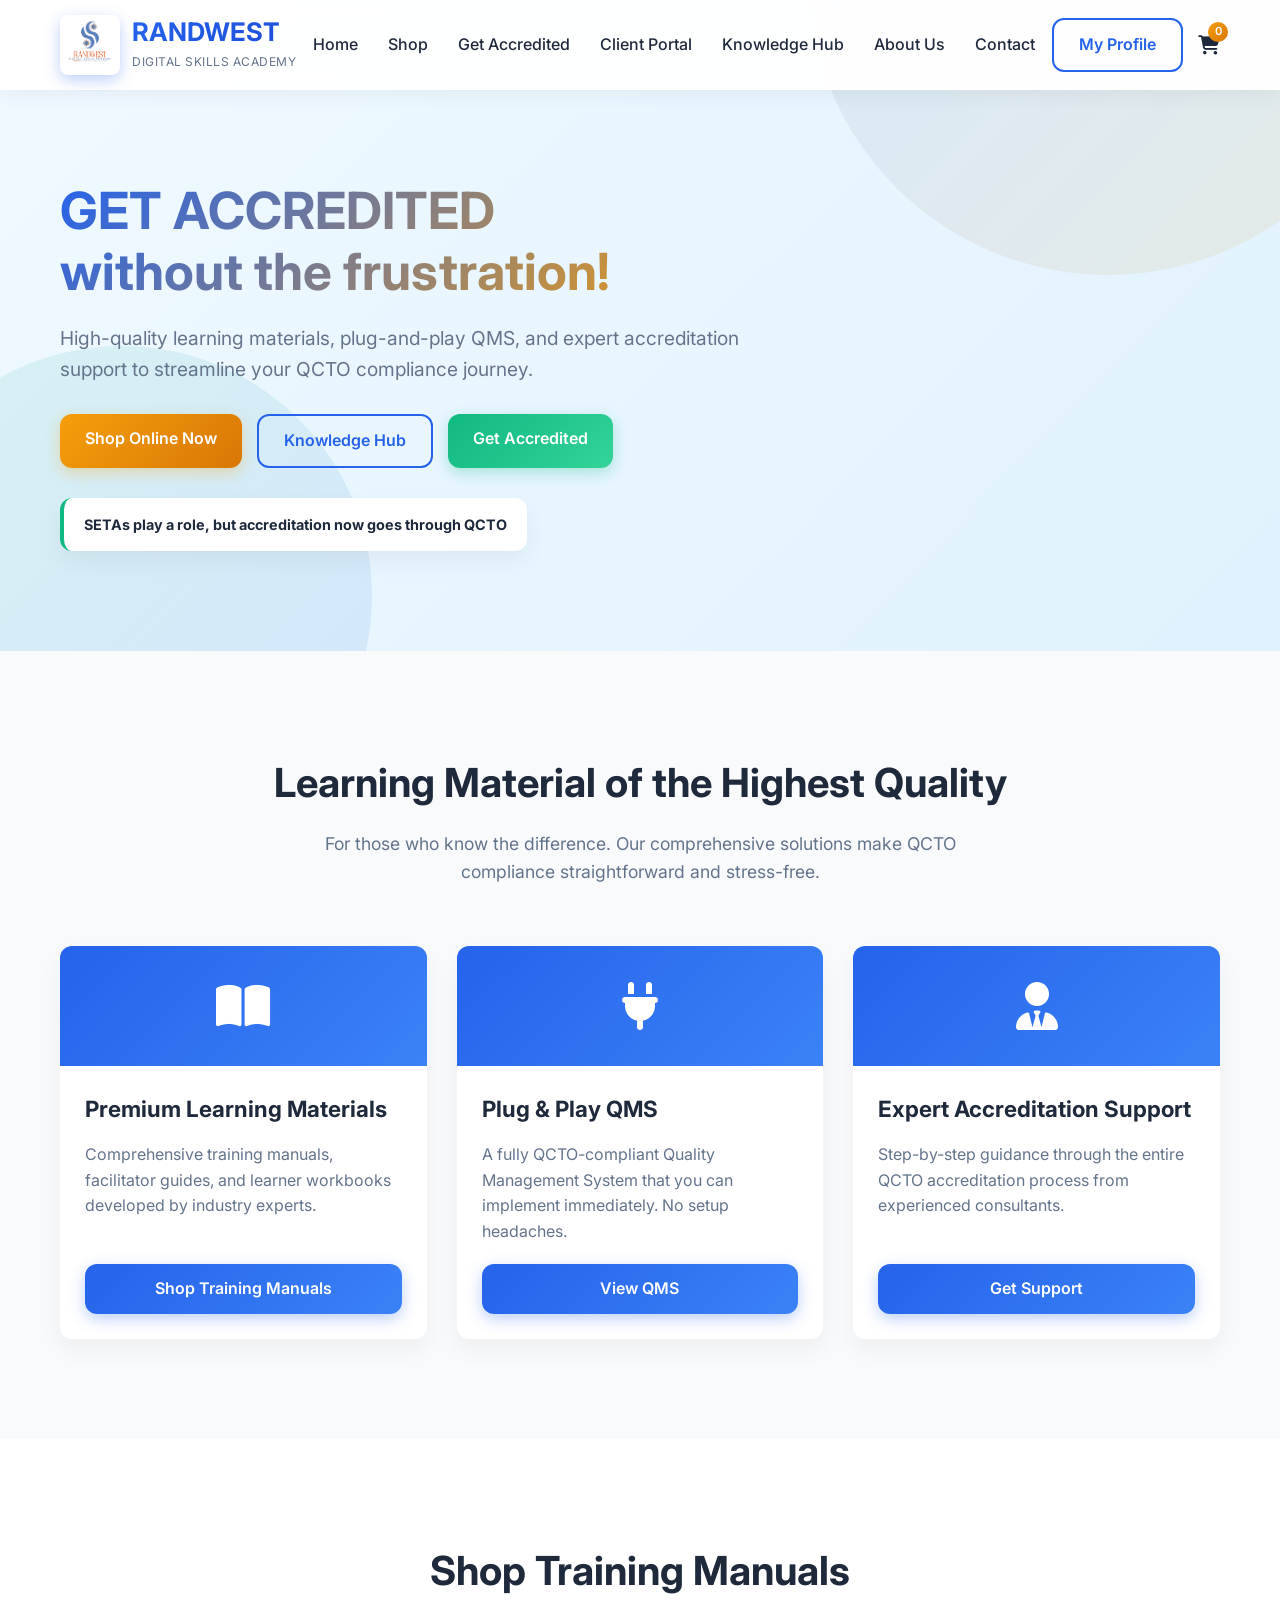
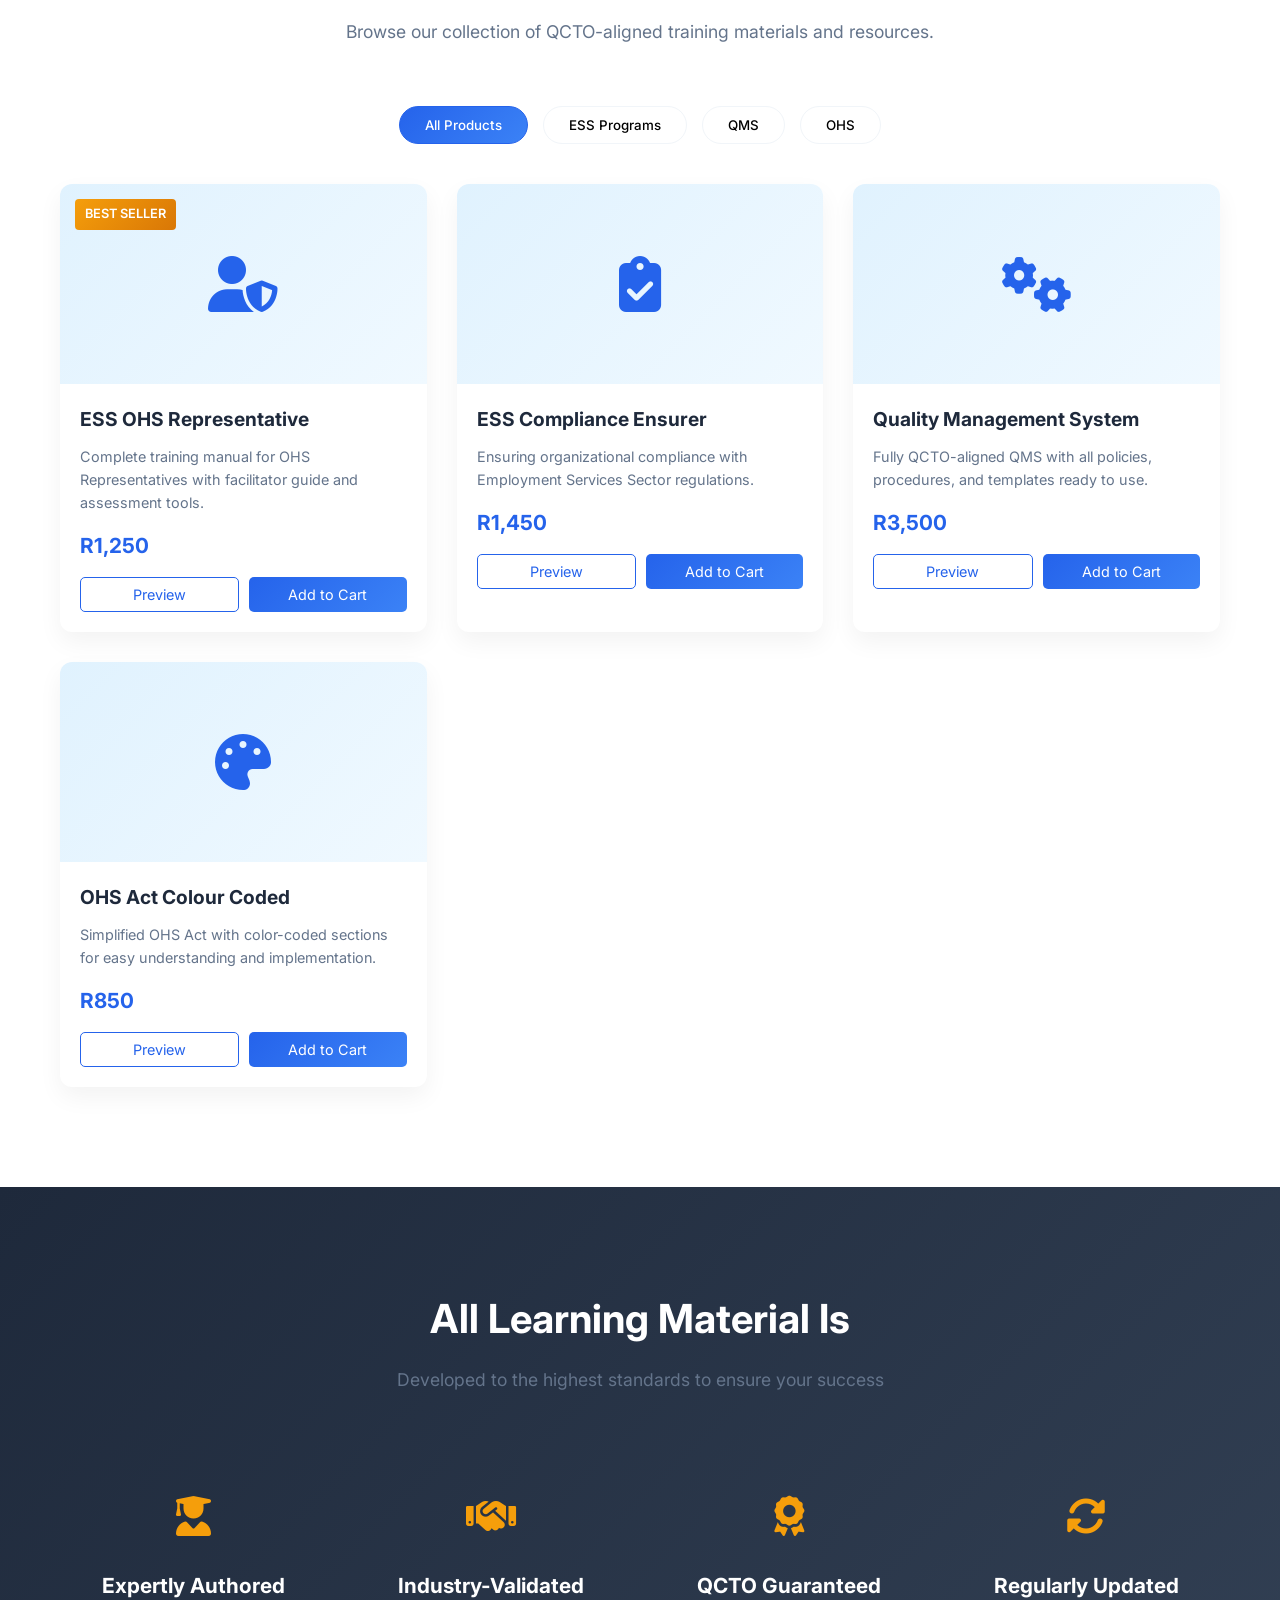
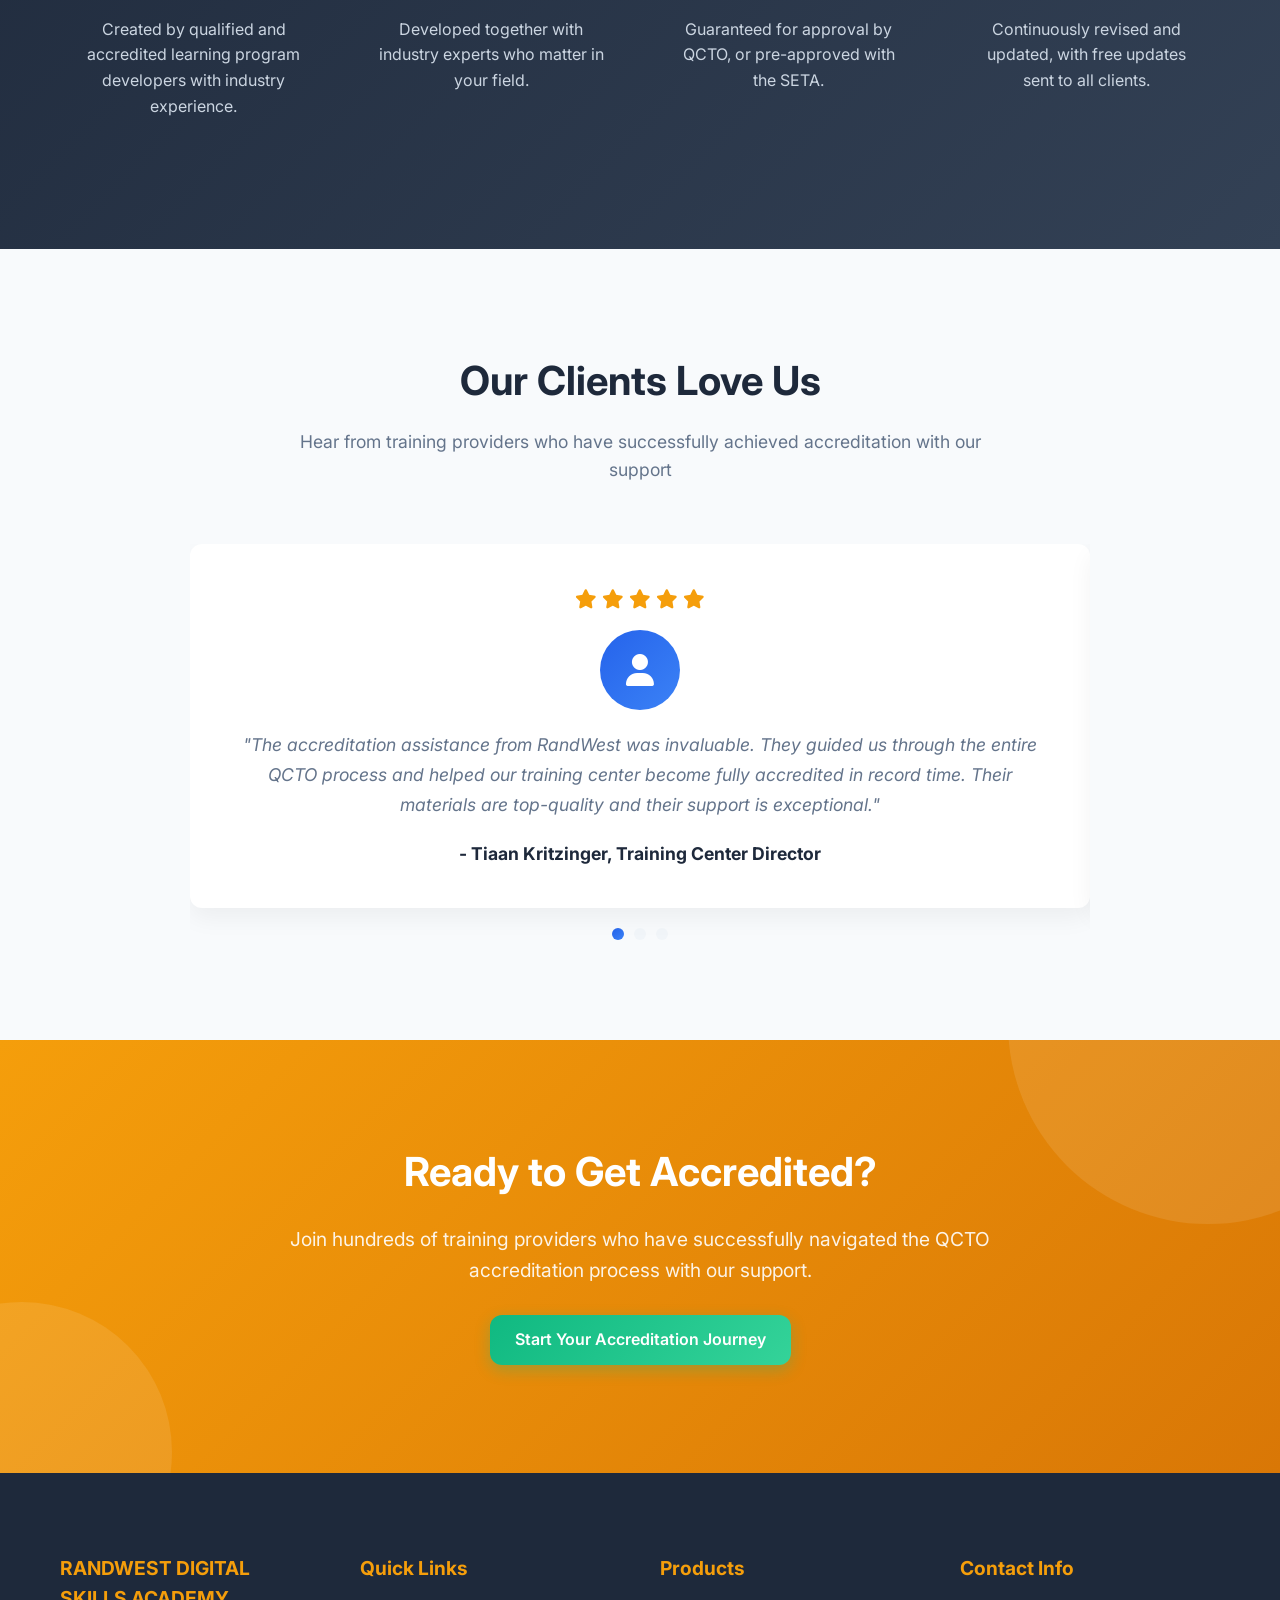
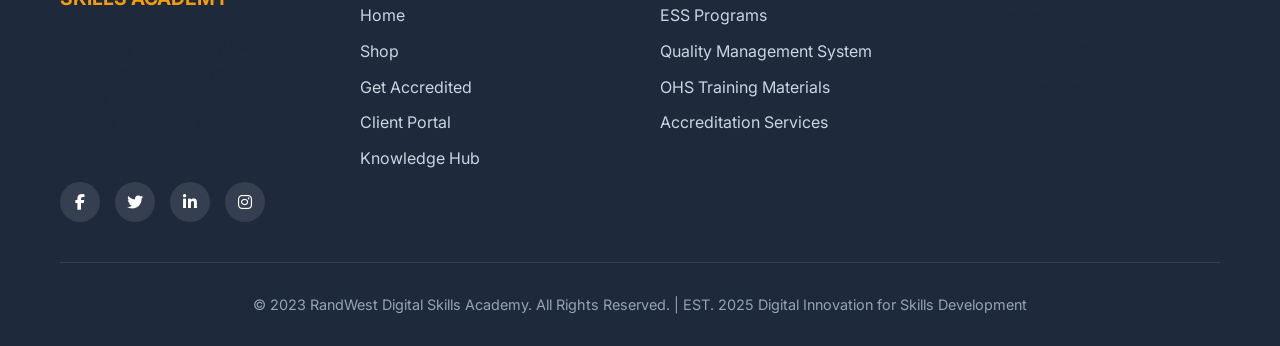
==== index.html @ 28d7b063 "RandWest-Digital innovation" ====
<!DOCTYPE html>
<html lang="en">
<head>
    <meta charset="UTF-8">
    <meta name="viewport" content="width=device-width, initial-scale=1.0">
    <title>RandWest Digital Skills Academy | QCTO Accreditation & Training</title>
    <meta name="description" content="Get QCTO accredited without frustration. High-quality learning materials, plug-and-play QMS, and expert accreditation support.">
    <link rel="stylesheet" href="https://cdnjs.cloudflare.com/ajax/libs/font-awesome/6.4.0/css/all.min.css">
    <link href="https://fonts.googleapis.com/css2?family=Inter:wght@300;400;500;600;700&display=swap" rel="stylesheet">
    <link rel="stylesheet" href="style.css">
    <link rel="stylesheet" href="cartstyle.css">
    <link rel="stylesheet" href="mediaqueries.css">
</head>
<body>
    <!-- Header -->
    <header id="header">
        <div class="container header-container">
            <div class="logo">
                <div class="logo-image">
                    <img src="assets/1000656890-removebg-preview.webp" alt="RandWest Digital Skills Academy Logo">
                </div>
                <div class="logo-text">
                    <h1>RANDWEST</h1>
                    <span>DIGITAL SKILLS ACADEMY</span>
                </div>
            </div>
            
            <nav class="desktop-nav">
                <ul>
                    <li><a href="#home">Home</a></li>
                    <li><a href="shop.html">Shop</a></li>
                    <li><a href="#accreditation">Get Accredited</a></li>
                    <li><a href="#client-portal">Client Portal</a></li>
                    <li><a href="#knowledge">Knowledge Hub</a></li>
                    <li><a href="aboutUs.html">About Us</a></li>
                    <li><a href="contact.html">Contact</a></li>
                </ul>
            </nav>
            
            <div class="header-actions">
                <a href="profile.html" class="btn btn-outline">My Profile</a>
                <div class="cart-icon" id="cartIcon">
                    <i class="fas fa-shopping-cart"></i>
                    <span class="cart-count">0</span>
                </div>
                <div class="mobile-menu" id="mobileMenu">
                    <i class="fas fa-bars"></i>
                </div>
            </div>
        </div>
    </header>

    <!-- Mobile Navigation -->
    <div class="overlay" id="overlay"></div>
    <div class="mobile-nav" id="mobileNav">
        <div class="close-menu" id="closeMenu">
            <i class="fas fa-times"></i>
        </div>
        <ul>
            <li><a href="#home">Home</a></li>
            <li><a href="shop.html">Shop</a></li>
            <li><a href="#accreditation">Get Accredited</a></li>
            <li><a href="#client-portal">Client Portal</a></li>
            <li><a href="#knowledge">Knowledge Hub</a></li>
            <li><a href="aboutUs.html">About Us</a></li>
            <li><a href="contact.html">Contact</a></li>
        </ul>
        <div class="mobile-actions" style="margin-top: auto; padding-top: 20px;">
            <a href="#client-portal" class="btn" style="width: 100%; margin-bottom: 15px;">My Profile</a>
        </div>
    </div>

    <!-- Hero Section -->
    <section class="hero" id="home">
        <div class="container">
            <div class="hero-content">
                <h1>GET ACCREDITED<br>without the frustration!</h1>
                <p>High-quality learning materials, plug-and-play QMS, and expert accreditation support to streamline your QCTO compliance journey.</p>
                <div class="hero-buttons">
                    <a href="#shop" class="btn btn-accent">Shop Online Now</a>
                    <a href="#knowledge" class="btn btn-outline">Knowledge Hub</a>
                    <a href="#accreditation" class="btn btn-success">Get Accredited</a>
                </div>
                <div class="accreditation-badge">
                    <p><strong>SETAs play a role, but accreditation now goes through QCTO</strong></p>
                </div>
            </div>
        </div>
    </section>

    <!-- Services Section -->
    <section class="section section-light" id="services">
        <div class="container">
            <div class="section-title">
                <h2>Learning Material of the Highest Quality</h2>
                <p>For those who know the difference. Our comprehensive solutions make QCTO compliance straightforward and stress-free.</p>
            </div>
            
            <div class="services-grid">
                <div class="service-card">
                    <div class="service-icon">
                        <i class="fas fa-book-open"></i>
                    </div>
                    <div class="service-content">
                        <h3>Premium Learning Materials</h3>
                        <p>Comprehensive training manuals, facilitator guides, and learner workbooks developed by industry experts.</p>
                        <a href="#shop" class="btn">Shop Training Manuals</a>
                    </div>
                </div>
                
                <div class="service-card">
                    <div class="service-icon">
                        <i class="fas fa-plug"></i>
                    </div>
                    <div class="service-content">
                        <h3>Plug & Play QMS</h3>
                        <p>A fully QCTO-compliant Quality Management System that you can implement immediately. No setup headaches.</p>
                        <a href="#qms" class="btn">View QMS</a>
                    </div>
                </div>
                
                <div class="service-card">
                    <div class="service-icon">
                        <i class="fas fa-user-tie"></i>
                    </div>
                    <div class="service-content">
                        <h3>Expert Accreditation Support</h3>
                        <p>Step-by-step guidance through the entire QCTO accreditation process from experienced consultants.</p>
                        <a href="#accreditation" class="btn">Get Support</a>
                    </div>
                </div>
            </div>
        </div>
    </section>

    <!-- Products Section -->
    <section class="section products-section" id="shop">
        <div class="container">
            <div class="section-title">
                <h2>Shop Training Manuals</h2>
                <p>Browse our collection of QCTO-aligned training materials and resources.</p>
            </div>
            
            <div class="products-filter">
                <button class="filter-btn active" data-filter="all">All Products</button>
                <button class="filter-btn" data-filter="ess">ESS Programs</button>
                <button class="filter-btn" data-filter="qms">QMS</button>
                <button class="filter-btn" data-filter="ohs">OHS</button>
            </div>
            
            <div class="products-grid">
                <!-- Product 1 -->
                <div class="product-card" data-category="ess">
                    <div class="product-img">
                        <div class="product-badge">BEST SELLER</div>
                        <i class="fas fa-user-shield"></i>
                    </div>
                    <div class="product-content">
                        <h3>ESS OHS Representative</h3>
                        <p class="product-description">Complete training manual for OHS Representatives with facilitator guide and assessment tools.</p>
                        <div class="product-price">R1,250</div>
                        <div class="product-actions">
                            <button class="preview-btn">Preview</button>
                            <button class="add-to-cart" data-id="1" data-name="ESS OHS Representative" data-price="1250">Add to Cart</button>
                        </div>
                    </div>
                </div>
                
                <!-- Product 2 -->
                <div class="product-card" data-category="ess">
                    <div class="product-img">
                        <i class="fas fa-clipboard-check"></i>
                    </div>
                    <div class="product-content">
                        <h3>ESS Compliance Ensurer</h3>
                        <p class="product-description">Ensuring organizational compliance with Employment Services Sector regulations.</p>
                        <div class="product-price">R1,450</div>
                        <div class="product-actions">
                            <button class="preview-btn">Preview</button>
                            <button class="add-to-cart" data-id="2" data-name="ESS Compliance Ensurer" data-price="1450">Add to Cart</button>
                        </div>
                    </div>
                </div>
                
                <!-- Product 3 -->
                <div class="product-card" data-category="qms">
                    <div class="product-img">
                        <i class="fas fa-cogs"></i>
                    </div>
                    <div class="product-content">
                        <h3>Quality Management System</h3>
                        <p class="product-description">Fully QCTO-aligned QMS with all policies, procedures, and templates ready to use.</p>
                        <div class="product-price">R3,500</div>
                        <div class="product-actions">
                            <button class="preview-btn">Preview</button>
                            <button class="add-to-cart" data-id="3" data-name="Quality Management System" data-price="3500">Add to Cart</button>
                        </div>
                    </div>
                </div>
                
                <!-- Product 4 -->
                <div class="product-card" data-category="ohs">
                    <div class="product-img">
                        <i class="fas fa-palette"></i>
                    </div>
                    <div class="product-content">
                        <h3>OHS Act Colour Coded</h3>
                        <p class="product-description">Simplified OHS Act with color-coded sections for easy understanding and implementation.</p>
                        <div class="product-price">R850</div>
                        <div class="product-actions">
                            <button class="preview-btn">Preview</button>
                            <button class="add-to-cart" data-id="4" data-name="OHS Act Colour Coded" data-price="850">Add to Cart</button>
                        </div>
                    </div>
                </div>
            </div>
        </div>
    </section>

    <!-- Quality Assurance Section -->
    <section class="section quality-section">
        <div class="container">
            <div class="section-title">
                <h2>All Learning Material Is</h2>
                <p>Developed to the highest standards to ensure your success</p>
            </div>
            
            <div class="quality-grid">
                <div class="quality-item">
                    <div class="quality-icon">
                        <i class="fas fa-user-graduate"></i>
                    </div>
                    <h3>Expertly Authored</h3>
                    <p>Created by qualified and accredited learning program developers with industry experience.</p>
                </div>
                
                <div class="quality-item">
                    <div class="quality-icon">
                        <i class="fas fa-handshake"></i>
                    </div>
                    <h3>Industry-Validated</h3>
                    <p>Developed together with industry experts who matter in your field.</p>
                </div>
                
                <div class="quality-item">
                    <div class="quality-icon">
                        <i class="fas fa-award"></i>
                    </div>
                    <h3>QCTO Guaranteed</h3>
                    <p>Guaranteed for approval by QCTO, or pre-approved with the SETA.</p>
                </div>
                
                <div class="quality-item">
                    <div class="quality-icon">
                        <i class="fas fa-sync-alt"></i>
                    </div>
                    <h3>Regularly Updated</h3>
                    <p>Continuously revised and updated, with free updates sent to all clients.</p>
                </div>
            </div>
        </div>
    </section>

    <!-- Testimonials Section -->
    <section class="section section-light" id="success">
        <div class="container">
            <div class="section-title">
                <h2>Our Clients Love Us</h2>
                <p>Hear from training providers who have successfully achieved accreditation with our support</p>
            </div>
            
            <div class="testimonials-carousel">
                <div class="testimonials-container" id="testimonialsContainer">
                    <!-- Testimonial 1 -->
                    <div class="testimonial">
                        <div class="stars">
                            <i class="fas fa-star"></i>
                            <i class="fas fa-star"></i>
                            <i class="fas fa-star"></i>
                            <i class="fas fa-star"></i>
                            <i class="fas fa-star"></i>
                        </div>
                        <div class="testimonial-img">
                            <i class="fas fa-user"></i>
                        </div>
                        <p class="testimonial-text">"The accreditation assistance from RandWest was invaluable. They guided us through the entire QCTO process and helped our training center become fully accredited in record time. Their materials are top-quality and their support is exceptional."</p>
                        <p class="testimonial-author">- Tiaan Kritzinger, Training Center Director</p>
                    </div>
                    
                    <!-- Testimonial 2 -->
                    <div class="testimonial">
                        <div class="stars">
                            <i class="fas fa-star"></i>
                            <i class="fas fa-star"></i>
                            <i class="fas fa-star"></i>
                            <i class="fas fa-star"></i>
                            <i class="fas fa-star"></i>
                        </div>
                        <div class="testimonial-img">
                            <i class="fas fa-user-tie"></i>
                        </div>
                        <p class="testimonial-text">"The QMS system is truly plug-and-play. We were able to implement it immediately without any customization needed. The OHS Representative manual is also excellent - our facilitators love how well-structured it is."</p>
                        <p class="testimonial-author">- David Soanaenberg, OHS Manager</p>
                    </div>
                    
                    <!-- Testimonial 3 -->
                    <div class="testimonial">
                        <div class="stars">
                            <i class="fas fa-star"></i>
                            <i class="fas fa-star"></i>
                            <i class="fas fa-star"></i>
                            <i class="fas fa-star"></i>
                            <i class="fas fa-star"></i>
                        </div>
                        <div class="testimonial-img">
                            <i class="fas fa-user-graduate"></i>
                        </div>
                        <p class="testimonial-text">"As a new training provider, I was overwhelmed by the accreditation process. RandWest made it simple with their step-by-step support and high-quality learning materials. The regular updates are a fantastic value-add."</p>
                        <p class="testimonial-author">- Renata Erasmus, Skills Development Facilitator</p>
                    </div>
                </div>
                
                <div class="carousel-nav">
                    <div class="carousel-dot active" data-index="0"></div>
                    <div class="carousel-dot" data-index="1"></div>
                    <div class="carousel-dot" data-index="2"></div>
                </div>
            </div>
        </div>
    </section>

    <!-- CTA Section -->
    <section class="cta-section">
        <div class="container">
            <div class="cta-content">
                <h2>Ready to Get Accredited?</h2>
                <p>Join hundreds of training providers who have successfully navigated the QCTO accreditation process with our support.</p>
                <a href="#contact" class="btn btn-success">Start Your Accreditation Journey</a>
            </div>
        </div>
    </section>
<!-- Cart-Modal-->
 <!-- Cart Modal - This should be on EVERY page -->
<div class="cart-modal" id="cartModal">
    <div class="cart-header">
        <h3>Your Shopping Cart</h3>
        <button class="close-cart" id="closeCart">&times;</button>
    </div>
    <div class="cart-items" id="cartItems">
        <div class="empty-cart-message" id="emptyCart" style="text-align: center; padding: 40px 20px; color: var(--gray);">
            <i class="fas fa-shopping-cart" style="font-size: 3rem; margin-bottom: 15px; opacity: 0.5;"></i>
            <h4>Your cart is empty</h4>
            <p>Add some training materials to get started</p>
        </div>
    </div>
    <div class="cart-total">
        <span>Total:</span>
        <span id="cartTotal">R0</span>
    </div>
    <div class="cart-actions">
        <button class="btn btn-success" style="width: 100%;">Proceed to Checkout</button>
        <button class="btn btn-outline" style="width: 100%;" id="continueShopping">Continue Shopping</button>
    </div>
</div>

<!-- Overlay for cart modal -->
<div class="overlay" id="overlay"></div>
    <!-- Footer -->
    <footer>
        <div class="container">
            <div class="footer-container">
                <div class="footer-col">
                    <h3>RANDWEST DIGITAL SKILLS ACADEMY</h3>
                    <p>Providing high-quality learning materials, QCTO-aligned QMS, and expert accreditation support to training providers across South Africa.</p>
                    <div class="social-links">
                        <a href="#"><i class="fab fa-facebook-f"></i></a>
                        <a href="#"><i class="fab fa-twitter"></i></a>
                        <a href="#"><i class="fab fa-linkedin-in"></i></a>
                        <a href="#"><i class="fab fa-instagram"></i></a>
                    </div>
                </div>
                
                <div class="footer-col">
                    <h3>Quick Links</h3>
                    <ul>
                        <li><a href="#home">Home</a></li>
                        <li><a href="#shop">Shop</a></li>
                        <li><a href="#accreditation">Get Accredited</a></li>
                        <li><a href="#client-portal">Client Portal</a></li>
                        <li><a href="#knowledge">Knowledge Hub</a></li>
                    </ul>
                </div>
                
                <div class="footer-col">
                    <h3>Products</h3>
                    <ul>
                        <li><a href="#ess">ESS Programs</a></li>
                        <li><a href="#qms">Quality Management System</a></li>
                        <li><a href="#ohs">OHS Training Materials</a></li>
                        <li><a href="#accreditation">Accreditation Services</a></li>
                    </ul>
                </div>
                
                <div class="footer-col">
                    <h3>Contact Info</h3>
                    <ul>
                        <li><i class="fas fa-map-marker-alt"></i> Johannesburg, South Africa</li>
                        <li><i class="fas fa-phone"></i> +27 11 123 4567</li>
                        <li><i class="fas fa-envelope"></i> info@randwestacademy.co.za</li>
                    </ul>
                </div>
            </div>
            
            <div class="copyright">
                <p>&copy; 2023 RandWest Digital Skills Academy. All Rights Reserved. | EST. 2025 Digital Innovation for Skills Development</p>
            </div>
        </div>
    </footer>

    <script src="main.js"></script>
    <script src="shared.js"></script>
</body>
</html>
---- style.css ----
/* Global Styles */
        :root {
            --primary: #2563eb;
            --primary-dark: #1d4ed8;
            --primary-light: #3b82f6;
            --secondary: #f59e0b;
            --secondary-dark: #d97706;
            --accent: #10b981;
            --dark: #1e293b;
            --light: #f8fafc;
            --gray: #64748b;
            --gray-light: #f1f5f9;
            --border-radius: 12px;
            --shadow: 0 10px 25px rgba(0, 0, 0, 0.05);
            --transition: all 0.4s cubic-bezier(0.175, 0.885, 0.32, 1.275);
        }

        * {
            margin: 0;
            padding: 0;
            box-sizing: border-box;
            font-family: 'Inter', sans-serif;
        }

        html {
            scroll-behavior: smooth;
        }

        body {
            line-height: 1.6;
            color: var(--dark);
            background-color: #fff;
            overflow-x: hidden;
        }

        .container {
            width: 100%;
            max-width: 1200px;
            margin: 0 auto;
            padding: 0 20px;
        }

        /* Header Styles */
        header {
            background-color: rgba(255, 255, 255, 0.95);
            color: var(--dark);
            padding: 15px 0;
            position: fixed;
            top: 0;
            left: 0;
            width: 100%;
            z-index: 1000;
            box-shadow: 0 5px 20px rgba(0, 0, 0, 0.05);
            transition: var(--transition);
            backdrop-filter: blur(10px);
        }

        header.scrolled {
            padding: 10px 0;
            box-shadow: 0 5px 20px rgba(0, 0, 0, 0.1);
        }

        .header-container {
            display: flex;
            justify-content: space-between;
            align-items: center;
        }

        .logo {
            display: flex;
            align-items: center;
            gap: 12px;
            cursor: pointer;
        }

        .logo-image {
            width: 60px;
            height: 60px;
            border-radius: 8px;
            transition: var(--transition);
            background-color: white;
            box-shadow: 0 5px 15px rgba(37, 99, 235, 0.3);
            display: flex;
            justify-content: center;
            overflow: hidden;
        }

        .logo:hover .logo-image {
            transform: rotate(5deg) scale(1.05);
        }

        .logo-text h1 {
            font-size: 1.6rem;
            line-height: 1.2;
            font-weight: 700;
            background: linear-gradient(135deg, var(--primary), var(--primary-dark));
            -webkit-background-clip: text;
            background-clip: text;
            -webkit-text-fill-color: transparent;
        }

        .logo-text span {
            font-size: 0.75rem;
            color: var(--gray);
            letter-spacing: 0.5px;
        }

        nav ul {
            display: flex;
            list-style: none;
            gap: 30px;
        }

        nav a {
            color: var(--dark);
            text-decoration: none;
            font-weight: 500;
            transition: var(--transition);
            position: relative;
            padding: 5px 0;
        }

        nav a:after {
            content: '';
            position: absolute;
            width: 0;
            height: 3px;
            bottom: 0;
            left: 0;
            background: linear-gradient(90deg, var(--primary), var(--secondary));
            border-radius: 3px;
            transition: var(--transition);
        }

        nav a:hover {
            color: var(--primary);
        }

        nav a:hover:after {
            width: 100%;
        }

        .header-actions {
            display: flex;
            align-items: center;
            gap: 15px;
        }

        .btn {
            display: inline-block;
            background: linear-gradient(135deg, var(--primary), var(--primary-light));
            color: white;
            padding: 12px 25px;
            border-radius: var(--border-radius);
            text-decoration: none;
            font-weight: 600;
            transition: var(--transition);
            border: none;
            cursor: pointer;
            text-align: center;
            box-shadow: 0 5px 15px rgba(37, 99, 235, 0.3);
            position: relative;
            overflow: hidden;
        }

        .btn:before {
            content: '';
            position: absolute;
            top: 0;
            left: -100%;
            width: 100%;
            height: 100%;
            background: linear-gradient(90deg, transparent, rgba(255,255,255,0.2), transparent);
            transition: 0.5s;
        }

        .btn:hover:before {
            left: 100%;
        }

        .btn:hover {
            transform: translateY(-3px);
            box-shadow: 0 8px 20px rgba(37, 99, 235, 0.4);
        }

        .btn-outline {
            background: transparent;
            border: 2px solid var(--primary);
            color: var(--primary);
            box-shadow: none;
        }

        .btn-outline:hover {
            background: var(--primary);
            color: white;
        }

        .btn-success {
            background: linear-gradient(135deg, var(--accent), #34d399);
            box-shadow: 0 5px 15px rgba(16, 185, 129, 0.3);
        }

        .btn-success:hover {
            box-shadow: 0 8px 20px rgba(16, 185, 129, 0.4);
        }

        .btn-accent {
            background: linear-gradient(135deg, var(--secondary), var(--secondary-dark));
            box-shadow: 0 5px 15px rgba(245, 158, 11, 0.3);
        }

        .btn-accent:hover {
            box-shadow: 0 8px 20px rgba(245, 158, 11, 0.4);
        }

        .cart-icon {
            position: relative;
            cursor: pointer;
            font-size: 1.2rem;
            color: var(--dark);
            transition: var(--transition);
        }

        .cart-icon:hover {
            color: var(--primary);
            transform: scale(1.1);
        }

        .cart-count {
            position: absolute;
            top: -8px;
            right: -8px;
            background: linear-gradient(135deg, var(--secondary), var(--secondary-dark));
            color: white;
            border-radius: 50%;
            width: 20px;
            height: 20px;
            display: flex;
            align-items: center;
            justify-content: center;
            font-size: 0.7rem;
            font-weight: 600;
        }

        .mobile-menu {
            display: none;
            font-size: 1.5rem;
            cursor: pointer;
            color: var(--dark);
            transition: var(--transition);
        }

        .mobile-menu:hover {
            color: var(--primary);
        }

        /* Mobile Navigation */
        .mobile-nav {
            position: fixed;
            top: 0;
            right: -100%;
            width: 300px;
            height: 100vh;
            background: white;
            box-shadow: -5px 0 30px rgba(0, 0, 0, 0.1);
            z-index: 1100;
            transition: var(--transition);
            padding: 80px 30px 30px;
            display: flex;
            flex-direction: column;
        }

        .mobile-nav.active {
            right: 0;
        }

        .mobile-nav ul {
            list-style: none;
        }

        .mobile-nav li {
            margin-bottom: 20px;
        }

        .mobile-nav a {
            color: var(--dark);
            text-decoration: none;
            font-weight: 500;
            font-size: 1.1rem;
            transition: var(--transition);
            display: block;
            padding: 10px 0;
            border-bottom: 1px solid var(--gray-light);
        }

        .mobile-nav a:hover {
            color: var(--primary);
            padding-left: 10px;
        }

        .close-menu {
            position: absolute;
            top: 20px;
            right: 20px;
            font-size: 1.5rem;
            cursor: pointer;
            color: var(--dark);
            transition: var(--transition);
        }

        .close-menu:hover {
            color: var(--primary);
            transform: rotate(90deg);
        }

        .overlay {
            position: fixed;
            top: 0;
            left: 0;
            width: 100%;
            height: 100%;
            background: rgba(0, 0, 0, 0.5);
            z-index: 1050;
            opacity: 0;
            visibility: hidden;
            transition: var(--transition);
        }

        .overlay.active {
            opacity: 1;
            visibility: visible;
        }

        /* Hero Section */
        .hero {
            background: linear-gradient(135deg, #f0f9ff 0%, #e0f2fe 100%);
            color: var(--dark);
            padding: 180px 0 100px;
            position: relative;
            overflow: hidden;
        }

        .hero:before {
            content: '';
            position: absolute;
            top: -50%;
            right: -10%;
            width: 600px;
            height: 600px;
            border-radius: 50%;
            background: linear-gradient(135deg, rgba(37, 99, 235, 0.1) 0%, rgba(245, 158, 11, 0.1) 100%);
            z-index: 0;
        }

        .hero:after {
            content: '';
            position: absolute;
            bottom: -30%;
            left: -10%;
            width: 500px;
            height: 500px;
            border-radius: 50%;
            background: linear-gradient(135deg, rgba(16, 185, 129, 0.1) 0%, rgba(37, 99, 235, 0.1) 100%);
            z-index: 0;
        }

        .hero-content {
            position: relative;
            z-index: 1;
            max-width: 700px;
            animation: fadeInUp 1s ease;
        }


        @keyframes fadeInUp {
            from {
                opacity: 0;
                transform: translateY(30px);
            }
            to {
                opacity: 1;
                transform: translateY(0);
            }
        }

        .hero h1 {
            font-size: 3.2rem;
            margin-bottom: 20px;
            line-height: 1.2;
            font-weight: 700;
            background: linear-gradient(135deg, var(--primary), var(--secondary));
            -webkit-background-clip: text;
            background-clip: text;
            -webkit-text-fill-color: transparent;
        }

        .hero p {
            font-size: 1.2rem;
            margin-bottom: 30px;
            color: var(--gray);
        }

        .hero-buttons {
            display: flex;
            gap: 15px;
            flex-wrap: wrap;
        }

        .accreditation-badge {
            background: white;
            border-radius: var(--border-radius);
            padding: 15px 20px;
            margin-top: 30px;
            display: inline-block;
            box-shadow: var(--shadow);
            border-left: 4px solid var(--accent);
            animation: pulse 2s infinite;
        }

        @keyframes pulse {
            0% {
                box-shadow: 0 5px 15px rgba(16, 185, 129, 0.2);
            }
            50% {
                box-shadow: 0 5px 20px rgba(16, 185, 129, 0.4);
            }
            100% {
                box-shadow: 0 5px 15px rgba(16, 185, 129, 0.2);
            }
        }

        .accreditation-badge p {
            margin: 0;
            font-size: 0.9rem;
            font-weight: 600;
            color: var(--dark);
        }

        /* Services Section */
        .section {
            padding: 100px 0;
        }

        .section-light {
            background-color: var(--light);
        }

        .section-title {
            text-align: center;
            margin-bottom: 60px;
        }

        .section-title h2 {
            font-size: 2.5rem;
            color: var(--white);
            margin-bottom: 15px;
            font-weight: 700;
        }

        .section-title p {
            max-width: 700px;
            margin: 0 auto;
            color: var(--gray);
            font-size: 1.1rem;
        }

        .services-grid {
            display: grid;
            grid-template-columns: repeat(auto-fit, minmax(300px, 1fr));
            gap: 30px;
        }

        .service-card {
            background-color: white;
            border-radius: var(--border-radius);
            overflow: hidden;
            box-shadow: var(--shadow);
            transition: var(--transition);
            height: 100%;
            display: flex;
            flex-direction: column;
            opacity: 0;
            transform: translateY(30px);
        }

        .service-card.visible {
            opacity: 1;
            transform: translateY(0);
        }

        .service-card:hover {
            transform: translateY(-10px);
            box-shadow: 0 15px 30px rgba(0, 0, 0, 0.1);
        }

        .service-icon {
            background: linear-gradient(135deg, var(--primary), var(--primary-light));
            height: 120px;
            display: flex;
            align-items: center;
            justify-content: center;
            font-size: 3rem;
            color: white;
        }

        .service-content {
            padding: 25px;
            flex-grow: 1;
            display: flex;
            flex-direction: column;
        }

        .service-content h3 {
            font-size: 1.4rem;
            margin-bottom: 15px;
            color: var(--dark);
        }

        .service-content p {
            margin-bottom: 20px;
            flex-grow: 1;
            color: var(--gray);
        }

        /* Products Section */
        .products-section {
            background-color: white;
        }

        .products-filter {
            display: flex;
            justify-content: center;
            gap: 15px;
            margin-bottom: 40px;
            flex-wrap: wrap;
        }

        .filter-btn {
            background-color: white;
            border: 1px solid var(--gray-light);
            padding: 10px 25px;
            border-radius: 30px;
            cursor: pointer;
            transition: var(--transition);
            font-weight: 500;
        }

        .filter-btn.active {
            background: linear-gradient(135deg, var(--primary), var(--primary-light));
            color: white;
            border-color: var(--primary);
        }

        .products-grid {
            display: grid;
            grid-template-columns: repeat(auto-fill, minmax(280px, 1fr));
            gap: 30px;
        }

        .product-card {
            background-color: white;
            border-radius: var(--border-radius);
            overflow: hidden;
            box-shadow: var(--shadow);
            transition: var(--transition);
            opacity: 0;
            transform: translateY(30px);
        }

        .product-card.visible {
            opacity: 1;
            transform: translateY(0);
        }

        .product-card:hover {
            transform: translateY(-5px);
            box-shadow: 0 10px 25px rgba(0, 0, 0, 0.1);
        }

        .product-badge {
            position: absolute;
            top: 15px;
            left: 15px;
            background: linear-gradient(135deg, var(--secondary), var(--secondary-dark));
            color: white;
            padding: 5px 10px;
            border-radius: 4px;
            font-size: 0.8rem;
            font-weight: 600;
            z-index: 2;
        }

        .product-img {
            height: 200px;
            background: linear-gradient(135deg, #e0f2fe, #f0f9ff);
            display: flex;
            align-items: center;
            justify-content: center;
            color: var(--primary);
            font-size: 3.5rem;
            position: relative;
            transition: var(--transition);
        }

        .product-card:hover .product-img {
            background: linear-gradient(135deg, #dbeafe, #e0f2fe);
        }

        .product-content {
            padding: 20px;
        }

        .product-content h3 {
            font-size: 1.2rem;
            margin-bottom: 10px;
            color: var(--dark);
        }

        .product-description {
            color: var(--gray);
            font-size: 0.9rem;
            margin-bottom: 15px;
        }

        .product-price {
            font-weight: bold;
            color: var(--primary);
            font-size: 1.3rem;
            margin-bottom: 15px;
        }

        .product-actions {
            display: flex;
            justify-content: space-between;
            gap: 10px;
        }

        .preview-btn, .add-to-cart {
            background-color: transparent;
            border: 1px solid var(--primary);
            color: var(--primary);
            padding: 8px 15px;
            border-radius: 5px;
            cursor: pointer;
            transition: var(--transition);
            font-size: 0.9rem;
            flex: 1;
        }

        .add-to-cart {
            background: linear-gradient(135deg, var(--primary), var(--primary-light));
            color: white;
            border: none;
        }

        .preview-btn:hover {
            background-color: var(--gray-light);
        }

        .add-to-cart:hover {
            background: linear-gradient(135deg, var(--primary-dark), var(--primary));
            transform: translateY(-2px);
        }

        /* Quality Assurance Section */
        .quality-section {
            background: linear-gradient(135deg, var(--dark) 0%, #334155 100%);
            color: white;
        }

        .quality-grid {
            display: grid;
            grid-template-columns: repeat(auto-fit, minmax(250px, 1fr));
            gap: 30px;
        }

        .quality-item {
            text-align: center;
            padding: 30px 20px;
            opacity: 0;
            transform: translateY(30px);
            transition: var(--transition);
        }

        .quality-item.visible {
            opacity: 1;
            transform: translateY(0);
        }

        .quality-icon {
            font-size: 2.5rem;
            margin-bottom: 20px;
            color: var(--secondary);
        }

        .quality-item h3 {
            font-size: 1.3rem;
            margin-bottom: 15px;
        }

        .quality-item p {
            color: #cbd5e1;
        }

        /* Testimonials */
        .testimonials-carousel {
            position: relative;
            max-width: 900px;
            margin: 0 auto;
            overflow: hidden;
        }

        .testimonials-container {
            display: flex;
            transition: transform 0.5s ease;
        }

        .testimonial {
            min-width: 100%;
            padding: 40px;
            background-color: white;
            border-radius: var(--border-radius);
            box-shadow: var(--shadow);
            text-align: center;
            opacity: 0;
            transform: translateY(30px);
            transition: var(--transition);
        }

        .testimonial.visible {
            opacity: 1;
            transform: translateY(0);
        }

        .testimonial-img {
            width: 80px;
            height: 80px;
            border-radius: 50%;
            background: linear-gradient(135deg, var(--primary), var(--primary-light));
            margin: 0 auto 20px;
            display: flex;
            align-items: center;
            justify-content: center;
            color: white;
            font-size: 2rem;
        }

        .testimonial-text {
            font-style: italic;
            margin-bottom: 20px;
            font-size: 1.1rem;
            line-height: 1.7;
            color: var(--gray);
        }

        .testimonial-author {
            font-weight: bold;
            color: var(--dark);
            font-size: 1.1rem;
        }

        .stars {
            color: var(--secondary);
            margin-bottom: 15px;
            font-size: 1.2rem;
        }

        .carousel-nav {
            display: flex;
            justify-content: center;
            gap: 10px;
            margin-top: 20px;
        }

        .carousel-dot {
            width: 12px;
            height: 12px;
            border-radius: 50%;
            background-color: var(--gray-light);
            cursor: pointer;
            transition: var(--transition);
        }

        .carousel-dot.active {
            background: linear-gradient(135deg, var(--primary), var(--primary-light));
        }

        /* CTA Section */
        .cta-section {
            background: linear-gradient(135deg, var(--secondary) 0%, var(--secondary-dark) 100%);
            color: white;
            text-align: center;
            padding: 100px 0;
            position: relative;
            overflow: hidden;
        }

        .cta-section:before {
            content: '';
            position: absolute;
            top: -50%;
            right: -10%;
            width: 400px;
            height: 400px;
            border-radius: 50%;
            background: rgba(255, 255, 255, 0.1);
            z-index: 0;
        }

        .cta-section:after {
            content: '';
            position: absolute;
            bottom: -30%;
            left: -10%;
            width: 300px;
            height: 300px;
            border-radius: 50%;
            background: rgba(255, 255, 255, 0.1);
            z-index: 0;
        }

        .cta-content {
            position: relative;
            z-index: 1;
        }

        .cta-section h2 {
            font-size: 2.5rem;
            margin-bottom: 20px;
        }

        .cta-section p {
            font-size: 1.2rem;
            max-width: 700px;
            margin: 0 auto 30px;
            opacity: 0.9;
        }

        /* Footer */
        footer {
            background-color: var(--dark);
            color: var(--text-light);
            padding: 80px 0 30px;
        }

        .footer-container {
            display: grid;
            grid-template-columns: repeat(auto-fit, minmax(200px, 1fr));
            gap: 40px;
            margin-bottom: 40px;
        }

        .footer-col h3 {
            font-size: 1.2rem;
            margin-bottom: 20px;
            color: var(--secondary);
        }

        .footer-col ul {
            list-style: none;
        }

        .footer-col ul li {
            margin-bottom: 10px;
        }

        .footer-col a {
            color: #cbd5e1;
            text-decoration: none;
            transition: var(--transition);
        }

        .footer-col a:hover {
            color: var(--secondary);
            padding-left: 5px;
        }

        .social-links {
            display: flex;
            gap: 15px;
            margin-top: 20px;
        }

        .social-links a {
            display: flex;
            align-items: center;
            justify-content: center;
            width: 40px;
            height: 40px;
            background-color: rgba(255, 255, 255, 0.1);
            border-radius: 50%;
            transition: var(--transition);
            color: white;
        }

        .social-links a:hover {
            background-color: var(--secondary);
            transform: translateY(-3px);
        }

        .copyright {
            text-align: center;
            padding-top: 30px;
            border-top: 1px solid rgba(255, 255, 255, 0.1);
            font-size: 0.9rem;
            color: #94a3b8;
        }
        /* Success Modal Styles */
.success-modal {
    position: fixed;
    top: 0;
    left: 0;
    width: 100%;
    height: 100%;
    background: rgba(0, 0, 0, 0.5);
    display: flex;
    align-items: center;
    justify-content: center;
    z-index: 2000;
}

.success-content {
    background: white;
    padding: 40px;
    border-radius: var(--border-radius);
    text-align: center;
    max-width: 500px;
    width: 90%;
    box-shadow: var(--shadow);
}

.success-icon {
    font-size: 4rem;
    color: var(--accent);
    margin-bottom: 20px;
}

.success-actions {
    display: flex;
    gap: 15px;
    margin-top: 25px;
    justify-content: center;
    flex-wrap: wrap;
}

.success-actions .btn {
    min-width: 180px;
}

/* Cart item quantity styles */
.item-quantity {
    font-weight: 600;
    min-width: 30px;
    text-align: center;
    display: inline-block;
}

/* Cart empty state enhancements */
.empty-cart-message {
    text-align: center;
    padding: 60px 20px;
    color: var(--gray);
}

.empty-cart-message i {
    font-size: 4rem;
    margin-bottom: 20px;
    opacity: 0.3;
}

.empty-cart-message h4 {
    margin-bottom: 10px;
    color: var(--dark);
}

        /* Animations */
        @keyframes fadeIn {
            from { opacity: 0; }
            to { opacity: 1; }
        }

        /* Responsive Styles */
        @media (max-width: 992px) {
            .hero h1 {
                font-size: 2.5rem;
            }
            
            nav ul {
                gap: 20px;
            }
        }

        @media (max-width: 768px) {
            nav ul {
                display: none;
            }

            .mobile-menu {
                display: block;
            }

            .hero {
                padding: 150px 0 80px;
            }

            .hero h1 {
                font-size: 2.2rem;
            }

            .hero p {
                font-size: 1rem;
            }

            .hero-buttons {
                flex-direction: column;
            }

            .btn {
                width: 100%;
            }

            .section {
                padding: 80px 0;
            }

            .section-title h2 {
                font-size: 2rem;
            }
        }

        @media (max-width: 576px) {
            .hero h1 {
                font-size: 1.8rem;
            }
            
            .products-grid {
                grid-template-columns: 1fr;
            }
            
            .services-grid {
                grid-template-columns: 1fr;
            }
        }
/* End of Global Styles */
---- cartstyle.css ----
/* Cart Modal Styles */
.cart-modal {
    display: none;
    position: fixed;
    top: 0;
    right: 0;
    width: 100%;
    max-width: 400px;
    height: 100%;
    background-color: white;
    box-shadow: -5px 0 15px rgba(0, 0, 0, 0.1);
    z-index: 1200;
    overflow-y: auto;
}

.cart-header {
    display: flex;
    justify-content: space-between;
    align-items: center;
    padding: 20px;
    background: linear-gradient(135deg, var(--primary), var(--primary-light));
    color: white;
}

.close-cart {
    background: none;
    border: none;
    color: white;
    font-size: 1.5rem;
    cursor: pointer;
}

.cart-items {
    padding: 20px;
}

.cart-item {
    display: flex;
    gap: 15px;
    padding: 15px 0;
    border-bottom: 1px solid var(--gray-light);
}

.cart-item-img {
    width: 70px;
    height: 70px;
    background: linear-gradient(135deg, #e0f2fe, #f0f9ff);
    display: flex;
    align-items: center;
    justify-content: center;
    color: var(--primary);
    border-radius: 8px;
    flex-shrink: 0;
}

.cart-item-details {
    flex: 1;
}

.cart-item-title {
    font-weight: 600;
    margin-bottom: 5px;
}

.cart-item-price {
    color: var(--primary);
    font-weight: 600;
}

.cart-item-quantity {
    display: flex;
    align-items: center;
    gap: 10px;
    margin-top: 8px;
}

.quantity-btn {
    width: 25px;
    height: 25px;
    display: flex;
    align-items: center;
    justify-content: center;
    background: var(--gray-light);
    border: none;
    border-radius: 4px;
    cursor: pointer;
    transition: var(--transition);
}

.quantity-btn:hover {
    background: var(--primary);
    color: white;
}

.cart-item-remove {
    background: none;
    border: none;
    color: #999;
    cursor: pointer;
    align-self: flex-start;
    transition: var(--transition);
}

.cart-item-remove:hover {
    color: #ef4444;
}

.cart-total {
    padding: 20px;
    border-top: 1px solid var(--gray-light);
    display: flex;
    justify-content: space-between;
    font-weight: bold;
    font-size: 1.2rem;
}

.cart-actions {
    padding: 0 20px 20px;
    display: flex;
    flex-direction: column;
    gap: 10px;
}

.overlay {
    position: fixed;
    top: 0;
    left: 0;
    width: 100%;
    height: 100%;
    background: rgba(0, 0, 0, 0.5);
    z-index: 1050;
    opacity: 0;
    visibility: hidden;
    transition: var(--transition);
}

.overlay.active {
    opacity: 1;
    visibility: visible;
}
---- mediaqueries.css ----
/* ===== RESPONSIVE MEDIA QUERIES ===== */

/* Large devices (desktops, less than 1200px) */
@media (max-width: 1199.98px) {
    .container {
        max-width: 960px;
    }
    
    .hero h1 {
        font-size: 2.8rem;
    }
    
    nav ul {
        gap: 20px;
    }
    
    .services-grid {
        grid-template-columns: repeat(auto-fit, minmax(280px, 1fr));
    }
}

/* Medium devices (tablets, less than 992px) */
@media (max-width: 991.98px) {
    .container {
        max-width: 720px;
    }
    
    /* Header adjustments */
    .desktop-nav {
        display: none;
    }
    
    .mobile-menu {
        display: block;
    }
    
    .header-actions .btn-outline {
        display: none;
    }
    
    /* Hero section */
    .hero {
        padding: 150px 0 80px;
        text-align: center;
    }
    
    .hero h1 {
        font-size: 2.5rem;
    }
    
    .hero p {
        font-size: 1.1rem;
    }
    
    .hero-buttons {
        justify-content: center;
    }
    
    /* Services section */
    .services-grid {
        grid-template-columns: 1fr;
        gap: 25px;
    }
    
    .service-card {
        max-width: 500px;
        margin: 0 auto;
    }
    
    /* Products section */
    .products-grid {
        grid-template-columns: repeat(auto-fit, minmax(250px, 1fr));
        gap: 25px;
    }
    
    .products-filter {
        gap: 10px;
    }
    
    .filter-btn {
        padding: 8px 20px;
        font-size: 0.9rem;
    }
    
    /* Quality section */
    .quality-grid {
        grid-template-columns: repeat(2, 1fr);
        gap: 25px;
    }
    
    /* Testimonials */
    .testimonial {
        padding: 30px;
    }
    
    /* Footer */
    .footer-container {
        grid-template-columns: repeat(2, 1fr);
        gap: 30px;
    }
}

/* Small devices (landscape phones, less than 768px) */
@media (max-width: 767.98px) {
    .container {
        max-width: 540px;
        padding: 0 15px;
    }
    
    /* Header */
    .logo-text h1 {
        font-size: 1.4rem;
    }
    
    .logo-text span {
        font-size: 0.7rem;
    }
    
    .logo-icon {
        width: 40px;
        height: 40px;
        font-size: 1.2rem;
    }
    
    .cart-icon {
        font-size: 1.1rem;
    }
    
    /* Hero section */
    .hero {
        padding: 130px 0 60px;
    }
    
    .hero h1 {
        font-size: 2.2rem;
        line-height: 1.3;
    }
    
    .hero p {
        font-size: 1rem;
        margin-bottom: 25px;
    }
    
    .hero-buttons {
        flex-direction: column;
        align-items: center;
        gap: 12px;
    }
    
    .btn {
        width: 100%;
        padding: 14px 25px;
    }
    
    .accreditation-badge {
        margin-top: 25px;
        padding: 12px 15px;
    }
    
    /* Sections */
    .section {
        padding: 70px 0;
    }
    
    .section-title {
        margin-bottom: 40px;
    }
    
    .section-title h2 {
        font-size: 2rem;
    }
    
    .section-title p {
        font-size: 1rem;
    }
    
    /* Products */
    .products-grid {
        grid-template-columns: 1fr;
        gap: 20px;
    }
    
    .product-card {
        max-width: 400px;
        margin: 0 auto;
    }
    
    .products-filter {
        flex-wrap: wrap;
        justify-content: center;
    }
    
    .filter-btn {
        margin-bottom: 5px;
    }
    
    /* Quality section */
    .quality-grid {
        grid-template-columns: 1fr;
        gap: 20px;
    }
    
    .quality-item {
        padding: 25px 15px;
    }
    
    /* Testimonials */
    .testimonials-carousel {
        margin: auto;
    }
    
    .testimonial {
        padding: 25px 20px;
        margin: 0 15px;
    }
    
    .testimonial-text {
        font-size: 1rem;
    }
    
    /* CTA section */
    .cta-section {
        padding: 70px 0;
    }
    
    .cta-section h2 {
        font-size: 2rem;
    }
    
    .cta-section p {
        font-size: 1.1rem;
    }
    
    /* Footer */
    .footer-container {
        grid-template-columns: 1fr;
        gap: 30px;
        text-align: center;
    }
    
    .social-links {
        justify-content: center;
    }
    
    .copyright {
        font-size: 0.8rem;
    }
}

/* Extra small devices (portrait phones, less than 576px) */
@media (max-width: 575.98px) {
    .container {
        padding: 0 12px;
    }
    
    /* Header */
    .header-top .container {
        flex-direction: column;
        gap: 5px;
        text-align: center;
    }
    
    .logo {
        gap: 8px;
    }
    
    .logo-text h1 {
        font-size: 1.3rem;
    }
    
    .logo-icon {
        width: 35px;
        height: 35px;
        font-size: 1.1rem;
    }
    
    .cart-count {
        width: 18px;
        height: 18px;
        font-size: 0.65rem;
    }
    
    /* Hero section */
    .hero {
        padding: 120px 0 50px;
    }
    
    .hero h1 {
        font-size: 1.8rem;
    }
    
    .hero p {
        font-size: 0.95rem;
    }
    
    .accreditation-badge p {
        font-size: 0.85rem;
    }
    
    /* Sections */
    .section {
        padding: 60px 0;
    }
    
    .section-title {
        margin-bottom: 30px;
    }
    
    .section-title h2 {
        font-size: 1.8rem;
    }
    
    .section-title p {
        font-size: 0.95rem;
    }
    
    /* Services */
    .service-icon {
        height: 100px;
        font-size: 2.5rem;
    }
    
    .service-content {
        padding: 20px;
    }
    
    .service-content h3 {
        font-size: 1.3rem;
    }
    
    /* Products */
    .product-img {
        height: 180px;
        font-size: 3rem;
    }
    
    .product-content {
        padding: 15px;
    }
    
    .product-content h3 {
        font-size: 1.1rem;
    }
    
    .product-price {
        font-size: 1.2rem;
    }
    
    .product-actions {
        flex-direction: column;
        gap: 8px;
    }
    
    .preview-btn, .add-to-cart {
        width: 100%;
    }
    
    /* Testimonials */
    .testimonial {
        padding: 20px 15px;
    }
    
    .testimonial-img {
        width: 70px;
        height: 70px;
        font-size: 1.8rem;
    }
    
    .testimonial-text {
        font-size: 0.95rem;
    }
    
    .testimonial-author {
        font-size: 1rem;
    }
    
    /* CTA section */
    .cta-section {
        padding: 60px 0;
    }
    
    .cta-section h2 {
        font-size: 1.8rem;
    }
    
    .cta-section p {
        font-size: 1rem;
    }
    
    /* Footer */
    footer {
        padding: 60px 0 25px;
    }
    
    .footer-col h3 {
        font-size: 1.1rem;
    }
    
    .copyright {
        padding-top: 20px;
        font-size: 0.75rem;
    }
}

/* Very small devices (less than 400px) */
@media (max-width: 399.98px) {
    /* Hero section */
    .hero h1 {
        font-size: 1.6rem;
    }
    
    .hero p {
        font-size: 0.9rem;
    }
    
    /* Products filter */
    .products-filter {
        flex-direction: column;
        align-items: center;
    }
    
    .filter-btn {
        width: 100%;
        max-width: 200px;
    }
    
    /* Mobile navigation */
    .mobile-nav {
        width: 280px;
        padding: 70px 20px 20px;
    }
    
    /* Buttons */
    .btn {
        padding: 12px 20px;
        font-size: 0.9rem;
    }
}

/* ===== TOUCH DEVICE OPTIMIZATIONS ===== */
@media (hover: none) and (pointer: coarse) {
    .btn:hover {
        transform: none;
    }
    
    .service-card:hover {
        transform: none;
    }
    
    .product-card:hover {
        transform: none;
    }
    
    .cart-icon:hover {
        transform: none;
    }
    
    /* Increase tap targets for mobile */
    .filter-btn,
    .preview-btn,
    .add-to-cart,
    .carousel-dot {
        min-height: 5%;
        display: flex;
        align-items: center;
        justify-content: center;
    }
    
    .mobile-nav a {
        min-height: 44px;
        display: flex;
        align-items: center;
    }
}

/* ===== HIGH-DPI DISPLAYS ===== */
@media (-webkit-min-device-pixel-ratio: 2), (min-resolution: 192dpi) {
    .logo-icon,
    .service-icon,
    .product-img,
    .testimonial-img,
    .quality-icon {
        -webkit-font-smoothing: antialiased;
        -moz-osx-font-smoothing: grayscale;
    }
}

/* ===== DARK MODE SUPPORT ===== */
@media (prefers-color-scheme: dark) {
    /* This would be implemented if dark mode is desired */
}

/* ===== PRINT STYLES ===== */
@media print {
    .mobile-menu,
    .cart-icon,
    .btn,
    .products-filter,
    .carousel-nav {
        display: none !important;
    }
    
    .hero {
        background: white !important;
        color: black !important;
        padding: 50px 0 !important;
    }
    
    .section {
        padding: 30px 0 !important;
        break-inside: avoid;
    }
    
    a {
        color: black !important;
        text-decoration: underline !important;
    }
}

/* ===== LARGE SCREENS (1440px+) ===== */
@media (min-width: 1440px) {
    .container {
        max-width: 1320px;
    }
    
    .hero h1 {
        font-size: 3.5rem;
    }
    
    .services-grid {
        grid-template-columns: repeat(3, 1fr);
        gap: 40px;
    }
    
    .products-grid {
        grid-template-columns: repeat(4, 1fr);
        gap: 35px;
    }
}

/* ===== ULTRA-WIDE SCREENS ===== */
@media (min-width: 1920px) {
    .container {
        max-width: 1600px;
    }
    
    .hero h1 {
        font-size: 4rem;
    }
    
    .hero p {
        font-size: 1.3rem;
    }
    
    .section-title h2 {
        font-size: 3rem;
    }
}

/* ===== LANDSCAPE ORIENTATION OPTIMIZATIONS ===== */
@media (max-height: 500px) and (orientation: landscape) {
    .hero {
        padding: 100px 0 50px;
        min-height: auto;
    }
    
    .hero h1 {
        font-size: 2rem;
    }
    
    .mobile-nav {
        height: 100vh;
        overflow-y: auto;
    }
}

/* ===== REDUCED MOTION PREFERENCES ===== */
@media (prefers-reduced-motion: reduce) {
    *,
    *::before,
    *::after {
        animation-duration: 0.01ms !important;
        animation-iteration-count: 1 !important;
        transition-duration: 0.01ms !important;
        scroll-behavior: auto !important;
    }
    
    .service-card,
    .product-card,
    .quality-item,
    .testimonial {
        opacity: 1 !important;
        transform: none !important;
    }
}

/* ===== HIGH CONTRAST MODE ===== */
@media (prefers-contrast: high) {
    :root {
        --primary: #0000ff;
        --secondary: #ffa500;
        --accent: #008000;
        --dark: #000000;
        --light: #ffffff;
    }
    
    .btn {
        border: 2px solid;
    }
}

/* ===== INCREASED FONT SIZE PREFERENCES ===== */
@media (prefers-reduced-data: reduce) {
    .hero:before,
    .hero:after,
    .cta-section:before,
    .cta-section:after {
        display: none;
    }
    
    * {
        background-image: none !important;
    }
}
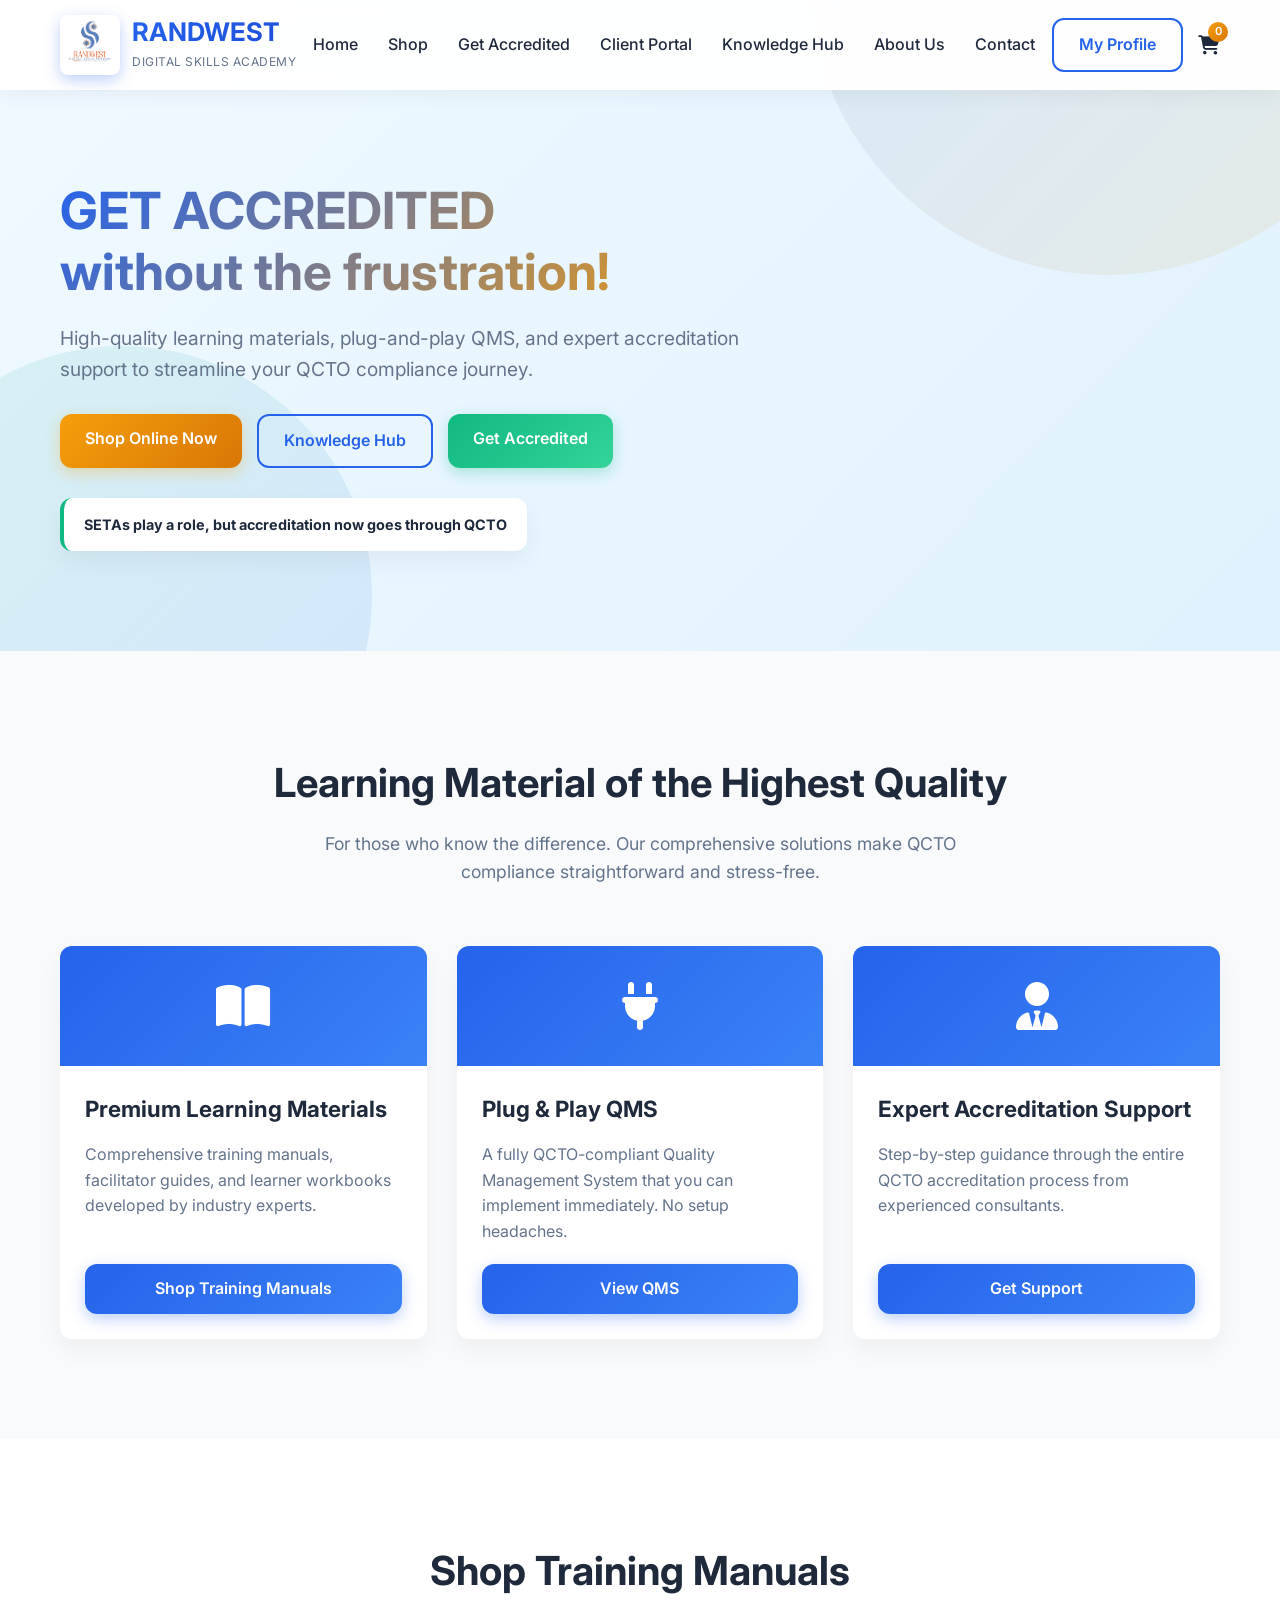
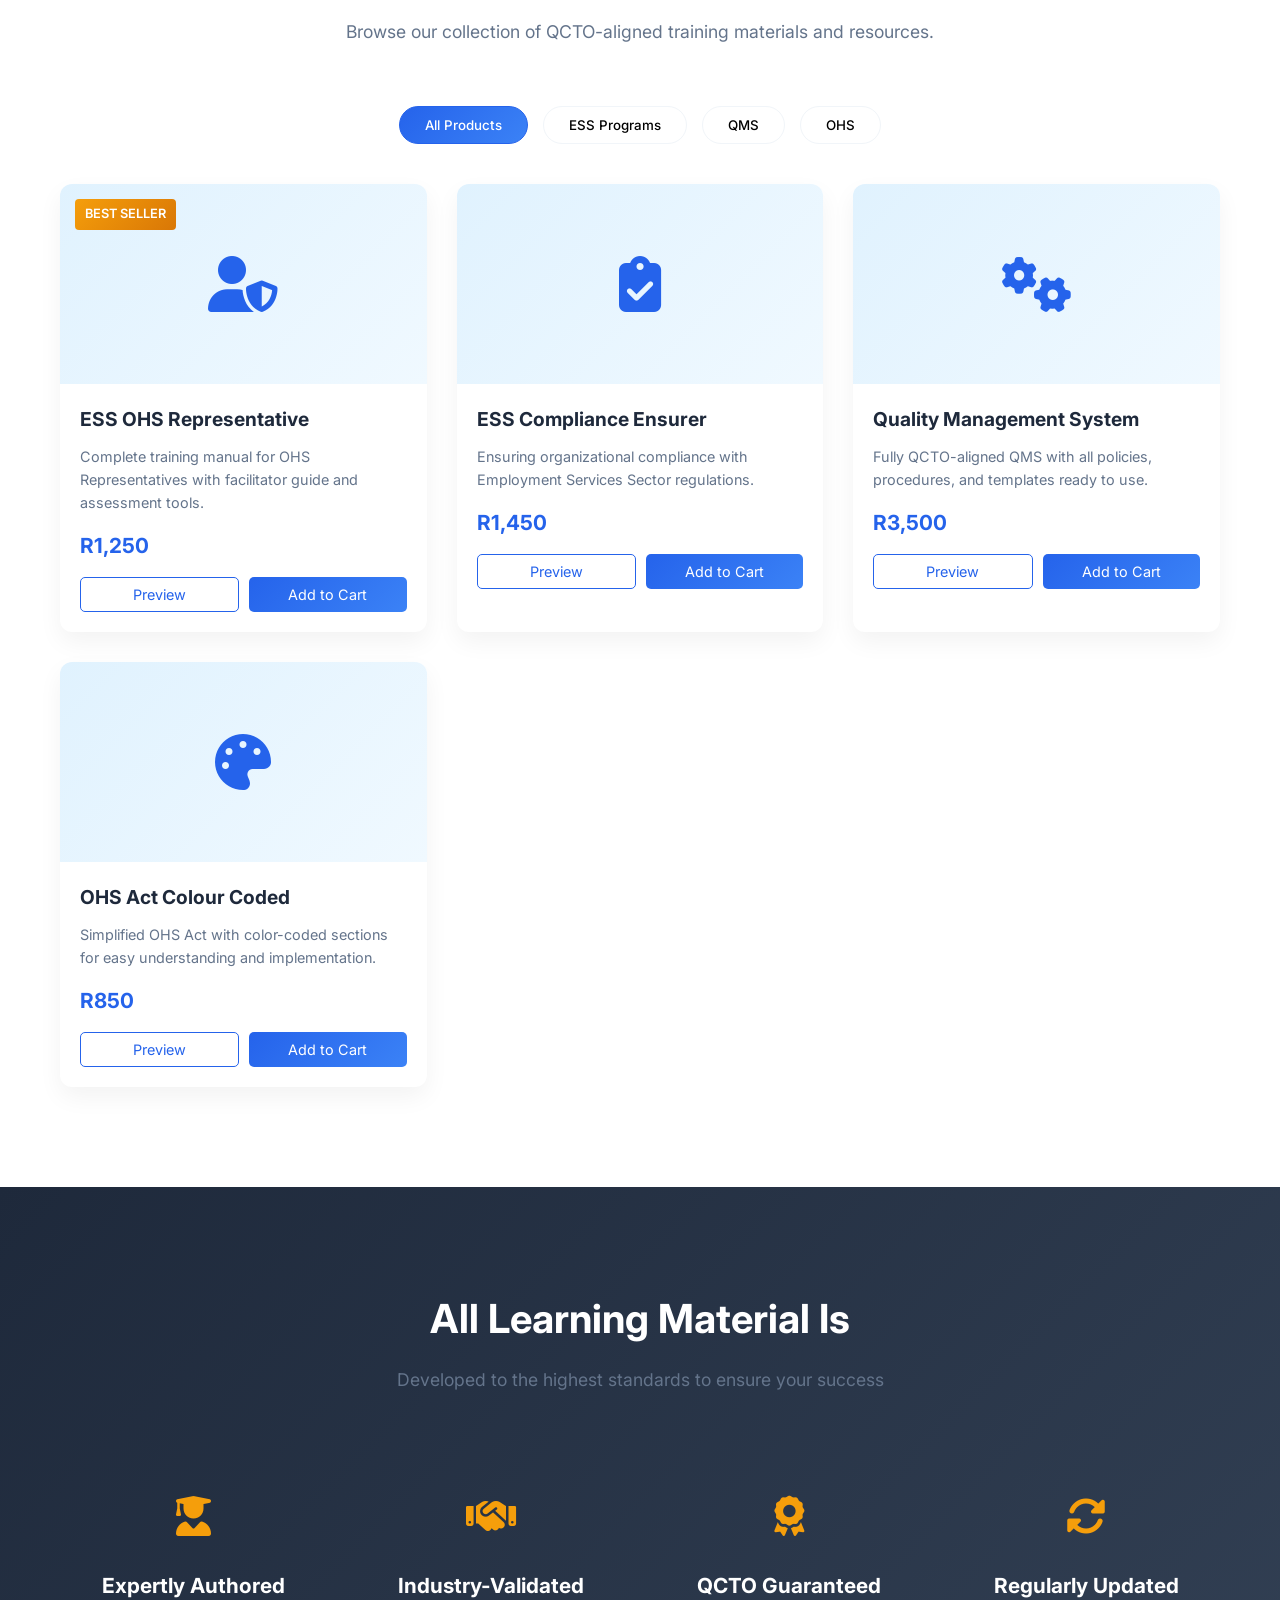
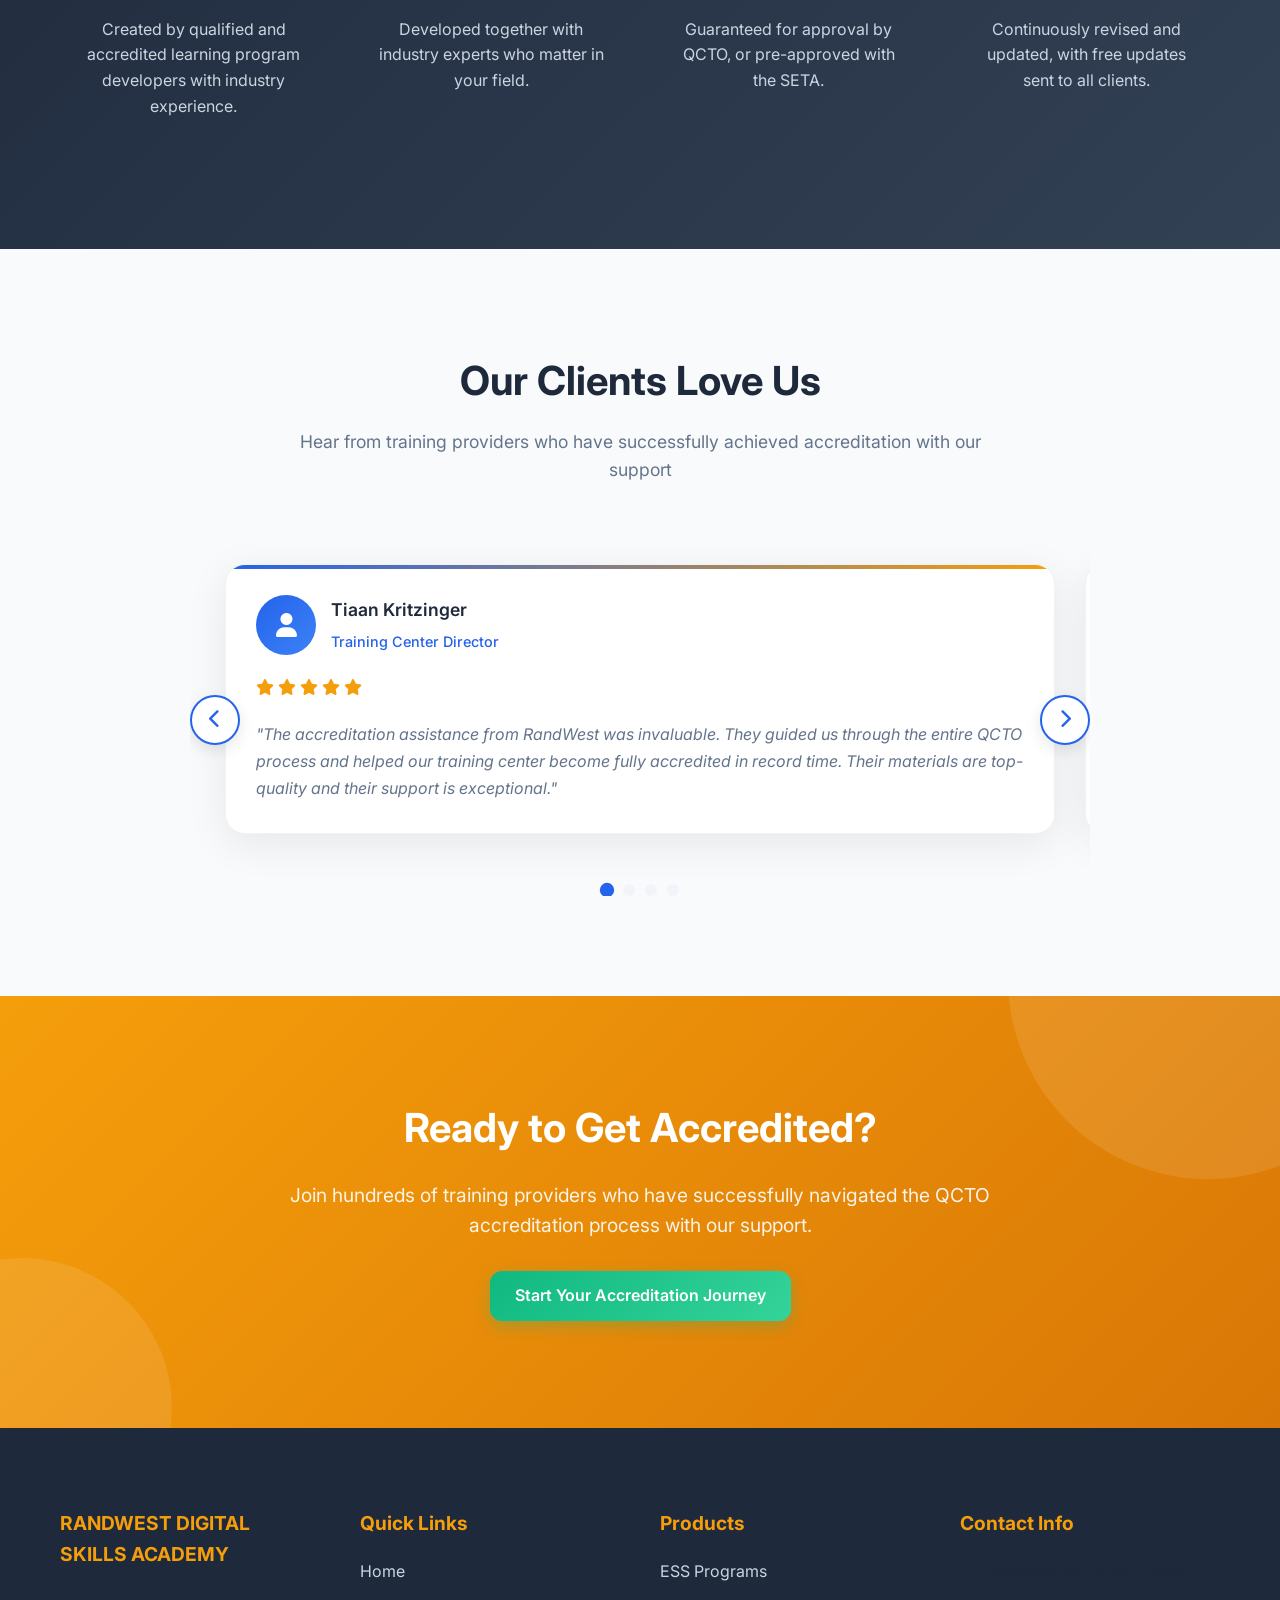
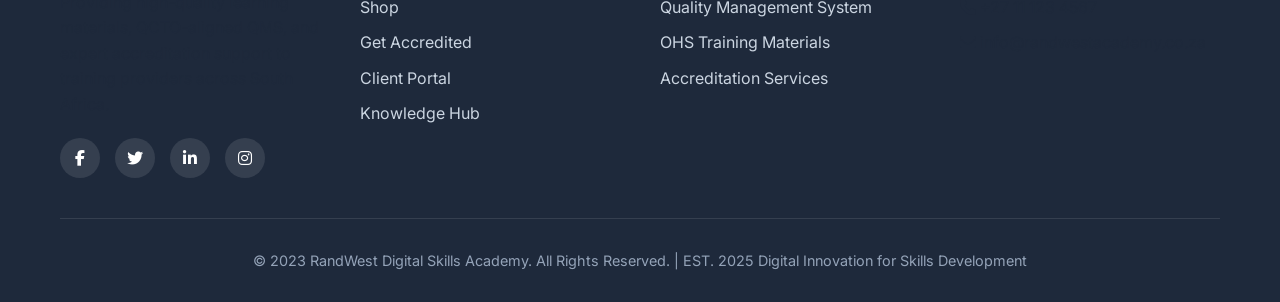
==== commit 80a3c3d4: "Testimonials Section Replaced with a better lines of code and more mobile interactivity." ====
--- a/index.html
+++ b/index.html
@@ -262,17 +262,28 @@
     </section>
 
     <!-- Testimonials Section -->
-    <section class="section section-light" id="success">
-        <div class="container">
-            <div class="section-title">
-                <h2>Our Clients Love Us</h2>
-                <p>Hear from training providers who have successfully achieved accreditation with our support</p>
-            </div>
-            
-            <div class="testimonials-carousel">
-                <div class="testimonials-container" id="testimonialsContainer">
-                    <!-- Testimonial 1 -->
-                    <div class="testimonial">
+    <!-- Replace your entire testimonials section with this code -->
+<section class="section section-light" id="success">
+    <div class="container">
+        <div class="section-title">
+            <h2>Our Clients Love Us</h2>
+            <p>Hear from training providers who have successfully achieved accreditation with our support</p>
+        </div>
+        
+        <div class="testimonials-wrapper">
+            <div class="testimonials-container" id="testimonialsContainer">
+                <!-- Testimonial 1 -->
+                <div class="testimonial-slide">
+                    <div class="testimonial-card">
+                        <div class="testimonial-header">
+                            <div class="testimonial-avatar">
+                                <i class="fas fa-user"></i>
+                            </div>
+                            <div class="testimonial-author">
+                                <h4>Tiaan Kritzinger</h4>
+                                <span>Training Center Director</span>
+                            </div>
+                        </div>
                         <div class="stars">
                             <i class="fas fa-star"></i>
                             <i class="fas fa-star"></i>
@@ -280,15 +291,22 @@
                             <i class="fas fa-star"></i>
                             <i class="fas fa-star"></i>
                         </div>
-                        <div class="testimonial-img">
-                            <i class="fas fa-user"></i>
-                        </div>
                         <p class="testimonial-text">"The accreditation assistance from RandWest was invaluable. They guided us through the entire QCTO process and helped our training center become fully accredited in record time. Their materials are top-quality and their support is exceptional."</p>
-                        <p class="testimonial-author">- Tiaan Kritzinger, Training Center Director</p>
-                    </div>
-                    
-                    <!-- Testimonial 2 -->
-                    <div class="testimonial">
+                    </div>
+                </div>
+                
+                <!-- Testimonial 2 -->
+                <div class="testimonial-slide">
+                    <div class="testimonial-card">
+                        <div class="testimonial-header">
+                            <div class="testimonial-avatar">
+                                <i class="fas fa-user-tie"></i>
+                            </div>
+                            <div class="testimonial-author">
+                                <h4>David Soanaenberg</h4>
+                                <span>OHS Manager</span>
+                            </div>
+                        </div>
                         <div class="stars">
                             <i class="fas fa-star"></i>
                             <i class="fas fa-star"></i>
@@ -296,15 +314,22 @@
                             <i class="fas fa-star"></i>
                             <i class="fas fa-star"></i>
                         </div>
-                        <div class="testimonial-img">
-                            <i class="fas fa-user-tie"></i>
-                        </div>
                         <p class="testimonial-text">"The QMS system is truly plug-and-play. We were able to implement it immediately without any customization needed. The OHS Representative manual is also excellent - our facilitators love how well-structured it is."</p>
-                        <p class="testimonial-author">- David Soanaenberg, OHS Manager</p>
-                    </div>
-                    
-                    <!-- Testimonial 3 -->
-                    <div class="testimonial">
+                    </div>
+                </div>
+                
+                <!-- Testimonial 3 -->
+                <div class="testimonial-slide">
+                    <div class="testimonial-card">
+                        <div class="testimonial-header">
+                            <div class="testimonial-avatar">
+                                <i class="fas fa-user-graduate"></i>
+                            </div>
+                            <div class="testimonial-author">
+                                <h4>Renata Erasmus</h4>
+                                <span>Skills Development Facilitator</span>
+                            </div>
+                        </div>
                         <div class="stars">
                             <i class="fas fa-star"></i>
                             <i class="fas fa-star"></i>
@@ -312,23 +337,49 @@
                             <i class="fas fa-star"></i>
                             <i class="fas fa-star"></i>
                         </div>
-                        <div class="testimonial-img">
-                            <i class="fas fa-user-graduate"></i>
-                        </div>
                         <p class="testimonial-text">"As a new training provider, I was overwhelmed by the accreditation process. RandWest made it simple with their step-by-step support and high-quality learning materials. The regular updates are a fantastic value-add."</p>
-                        <p class="testimonial-author">- Renata Erasmus, Skills Development Facilitator</p>
-                    </div>
-                </div>
-                
-                <div class="carousel-nav">
-                    <div class="carousel-dot active" data-index="0"></div>
-                    <div class="carousel-dot" data-index="1"></div>
-                    <div class="carousel-dot" data-index="2"></div>
-                </div>
-            </div>
-        </div>
-    </section>
-
+                    </div>
+                </div>
+
+                <!-- Testimonial 4 -->
+                <div class="testimonial-slide">
+                    <div class="testimonial-card">
+                        <div class="testimonial-header">
+                            <div class="testimonial-avatar">
+                                <i class="fas fa-user-md"></i>
+                            </div>
+                            <div class="testimonial-author">
+                                <h4>Sarah Johnson</h4>
+                                <span>Healthcare Training Manager</span>
+                            </div>
+                        </div>
+                        <div class="stars">
+                            <i class="fas fa-star"></i>
+                            <i class="fas fa-star"></i>
+                            <i class="fas fa-star"></i>
+                            <i class="fas fa-star"></i>
+                            <i class="fas fa-star"></i>
+                        </div>
+                        <p class="testimonial-text">"The ESS Compliance Ensurer package transformed our training programs. The materials are comprehensive and our compliance ratings have improved dramatically. Worth every cent!"</p>
+                    </div>
+                </div>
+            </div>
+            
+            <!-- Navigation Dots -->
+            <div class="testimonial-dots" id="testimonialDots">
+                <!-- Dots will be generated by JavaScript -->
+            </div>
+            
+            <!-- Navigation Arrows -->
+            <button class="testimonial-nav testimonial-prev" id="testimonialPrev">
+                <i class="fas fa-chevron-left"></i>
+            </button>
+            <button class="testimonial-nav testimonial-next" id="testimonialNext">
+                <i class="fas fa-chevron-right"></i>
+            </button>
+        </div>
+    </div>
+</section>
     <!-- CTA Section -->
     <section class="cta-section">
         <div class="container">
--- a/style.css
+++ b/style.css
@@ -702,88 +702,168 @@
             color: #cbd5e1;
         }
 
-        /* Testimonials */
-        .testimonials-carousel {
-            position: relative;
-            max-width: 900px;
-            margin: 0 auto;
-            overflow: hidden;
-        }
-
-        .testimonials-container {
-            display: flex;
-            transition: transform 0.5s ease;
-        }
-
-        .testimonial {
-            min-width: 100%;
-            padding: 40px;
-            background-color: white;
-            border-radius: var(--border-radius);
-            box-shadow: var(--shadow);
-            text-align: center;
-            opacity: 0;
-            transform: translateY(30px);
-            transition: var(--transition);
-        }
-
-        .testimonial.visible {
-            opacity: 1;
-            transform: translateY(0);
-        }
-
-        .testimonial-img {
-            width: 80px;
-            height: 80px;
-            border-radius: 50%;
-            background: linear-gradient(135deg, var(--primary), var(--primary-light));
-            margin: 0 auto 20px;
-            display: flex;
-            align-items: center;
-            justify-content: center;
-            color: white;
-            font-size: 2rem;
-        }
-
-        .testimonial-text {
-            font-style: italic;
-            margin-bottom: 20px;
-            font-size: 1.1rem;
-            line-height: 1.7;
-            color: var(--gray);
-        }
-
-        .testimonial-author {
-            font-weight: bold;
-            color: var(--dark);
-            font-size: 1.1rem;
-        }
-
-        .stars {
-            color: var(--secondary);
-            margin-bottom: 15px;
-            font-size: 1.2rem;
-        }
-
-        .carousel-nav {
-            display: flex;
-            justify-content: center;
-            gap: 10px;
-            margin-top: 20px;
-        }
-
-        .carousel-dot {
-            width: 12px;
-            height: 12px;
-            border-radius: 50%;
-            background-color: var(--gray-light);
-            cursor: pointer;
-            transition: var(--transition);
-        }
-
-        .carousel-dot.active {
-            background: linear-gradient(135deg, var(--primary), var(--primary-light));
-        }
+        .testimonials-wrapper {
+    position: relative;
+    max-width: 900px;
+    margin: 0 auto;
+    padding: 0 20px;
+    overflow: hidden;
+    
+}
+
+.testimonials-container {
+    display: flex;
+    transition: transform 0.5s cubic-bezier(0.25, 0.46, 0.45, 0.94);
+    cursor: grab;
+    padding: 20px 0;
+}
+
+.testimonials-container:active {
+    cursor: grabbing;
+}
+
+.testimonial-slide {
+    min-width: 100%;
+    padding: 0 15px;
+    box-sizing: border-box;
+}
+
+.testimonial-card {
+    background: white;
+    border-radius: 20px;
+    padding: 30px;
+    box-shadow: 0 10px 40px rgba(0, 0, 0, 0.08);
+    border: 1px solid rgba(0, 0, 0, 0.05);
+    transition: transform 0.3s ease, box-shadow 0.3s ease;
+    height: 100%;
+    position: relative;
+    overflow: hidden;
+}
+
+.testimonial-card::before {
+    content: '';
+    position: absolute;
+    top: 0;
+    left: 0;
+    width: 100%;
+    height: 4px;
+    background: linear-gradient(135deg, var(--primary), var(--secondary));
+}
+
+.testimonial-card:hover {
+    transform: translateY(-5px);
+    box-shadow: 0 20px 50px rgba(0, 0, 0, 0.12);
+}
+
+.testimonial-header {
+    display: flex;
+    align-items: center;
+    margin-bottom: 20px;
+    gap: 15px;
+}
+
+.testimonial-avatar {
+    width: 60px;
+    height: 60px;
+    border-radius: 50%;
+    background: linear-gradient(135deg, var(--primary), var(--primary-light));
+    display: flex;
+    align-items: center;
+    justify-content: center;
+    color: white;
+    font-size: 1.5rem;
+    flex-shrink: 0;
+}
+
+.testimonial-author h4 {
+    margin: 0 0 5px 0;
+    font-size: 1.1rem;
+    color: var(--dark);
+    font-weight: 600;
+}
+
+.testimonial-author span {
+    color: var(--primary);
+    font-size: 0.9rem;
+    font-weight: 500;
+}
+
+.stars {
+    color: var(--secondary);
+    margin-bottom: 20px;
+    font-size: 1rem;
+}
+
+.testimonial-text {
+    font-style: italic;
+    color: var(--gray);
+    line-height: 1.7;
+    margin: 0;
+    font-size: 1rem;
+}
+
+/* Navigation Dots */
+.testimonial-dots {
+    display: flex;
+    justify-content: center;
+    gap: 10px;
+    margin-top: 30px;
+}
+
+.testimonial-dot {
+    width: 12px;
+    height: 12px;
+    border-radius: 50%;
+    background: var(--gray-light);
+    border: none;
+    cursor: pointer;
+    transition: all 0.3s ease;
+    padding: 0;
+}
+
+.testimonial-dot.active {
+    background: var(--primary);
+    transform: scale(1.2);
+}
+
+.testimonial-dot:hover {
+    background: var(--primary-light);
+}
+
+/* Navigation Arrows */
+.testimonial-nav {
+    position: absolute;
+    top: 50%;
+    transform: translateY(-50%);
+    width: 50px;
+    height: 50px;
+    border-radius: 50%;
+    border: 2px solid var(--primary);
+    background: white;
+    color: var(--primary);
+    cursor: pointer;
+    display: flex;
+    align-items: center;
+    justify-content: center;
+    font-size: 1.2rem;
+    transition: all 0.3s ease;
+    z-index: 10;
+    box-shadow: 0 5px 15px rgba(0, 0, 0, 0.1);
+}
+
+.testimonial-nav:hover {
+    background: var(--primary);
+    color: white;
+    transform: translateY(-50%) scale(1.1);
+}
+
+.testimonial-prev {
+    left: 0;
+}
+
+.testimonial-next {
+    right: 0;
+}
 
         /* CTA Section */
         .cta-section {
--- a/mediaqueries.css
+++ b/mediaqueries.css
@@ -89,10 +89,6 @@
         gap: 25px;
     }
     
-    /* Testimonials */
-    .testimonial {
-        padding: 30px;
-    }
     
     /* Footer */
     .footer-container {
@@ -205,19 +201,6 @@
         padding: 25px 15px;
     }
     
-    /* Testimonials */
-    .testimonials-carousel {
-        margin: auto;
-    }
-    
-    .testimonial {
-        padding: 25px 20px;
-        margin: 0 15px;
-    }
-    
-    .testimonial-text {
-        font-size: 1rem;
-    }
     
     /* CTA section */
     .cta-section {
@@ -356,25 +339,6 @@
         width: 100%;
     }
     
-    /* Testimonials */
-    .testimonial {
-        padding: 20px 15px;
-    }
-    
-    .testimonial-img {
-        width: 70px;
-        height: 70px;
-        font-size: 1.8rem;
-    }
-    
-    .testimonial-text {
-        font-size: 0.95rem;
-    }
-    
-    .testimonial-author {
-        font-size: 1rem;
-    }
-    
     /* CTA section */
     .cta-section {
         padding: 60px 0;
@@ -402,6 +366,123 @@
         font-size: 0.75rem;
     }
 }
+
+/* Mobile Optimizations */
+@media (max-width: 768px) {
+    .testimonials-wrapper {
+        padding: 0 10px;
+    }
+    
+    .testimonial-slide {
+        padding: 0 10px;
+    }
+    
+    .testimonial-card {
+        padding: 25px 20px;
+        border-radius: 16px;
+    }
+    
+    .testimonial-header {
+        flex-direction: column;
+        text-align: center;
+        gap: 12px;
+    }
+    
+    .testimonial-avatar {
+        width: 50px;
+        height: 50px;
+        font-size: 1.2rem;
+    }
+    
+    .testimonial-author h4 {
+        font-size: 1rem;
+    }
+    
+    .testimonial-author span {
+        font-size: 0.85rem;
+    }
+    
+    .testimonial-text {
+        font-size: 0.95rem;
+        text-align: center;
+    }
+    
+    .testimonial-nav {
+        width: 40px;
+        height: 40px;
+        font-size: 1rem;
+    }
+    
+    .testimonial-prev {
+        left: -5px;
+    }
+    
+    .testimonial-next {
+        right: -5px;
+    }
+    
+    .stars {
+        text-align: center;
+        font-size: 0.9rem;
+    }
+}
+
+@media (max-width: 480px) {
+    .testimonials-wrapper {
+        padding: 0 5px;
+    }
+    
+    .testimonial-slide {
+        padding: 0 5px;
+    }
+    
+    .testimonial-card {
+        padding: 20px 15px;
+    }
+    
+    .testimonial-nav {
+        width: 35px;
+        height: 35px;
+        font-size: 0.9rem;
+    }
+    
+    .testimonial-dots {
+        margin-top: 25px;
+    }
+    
+    .testimonial-dot {
+        width: 10px;
+        height: 10px;
+    }
+}
+
+/* Touch Device Optimizations */
+@media (hover: none) and (pointer: coarse) {
+    .testimonial-nav {
+        width: 44px;
+        height: 44px;
+    }
+    
+    .testimonial-card:hover {
+        transform: none;
+    }
+}
+
+/* Reduced Motion Support */
+@media (prefers-reduced-motion: reduce) {
+    .testimonials-container {
+        transition: none;
+    }
+    
+    .testimonial-card {
+        transition: none;
+    }
+    
+    .testimonial-nav {
+        transition: none;
+    }
+}
+
 
 /* Very small devices (less than 400px) */
 @media (max-width: 399.98px) {
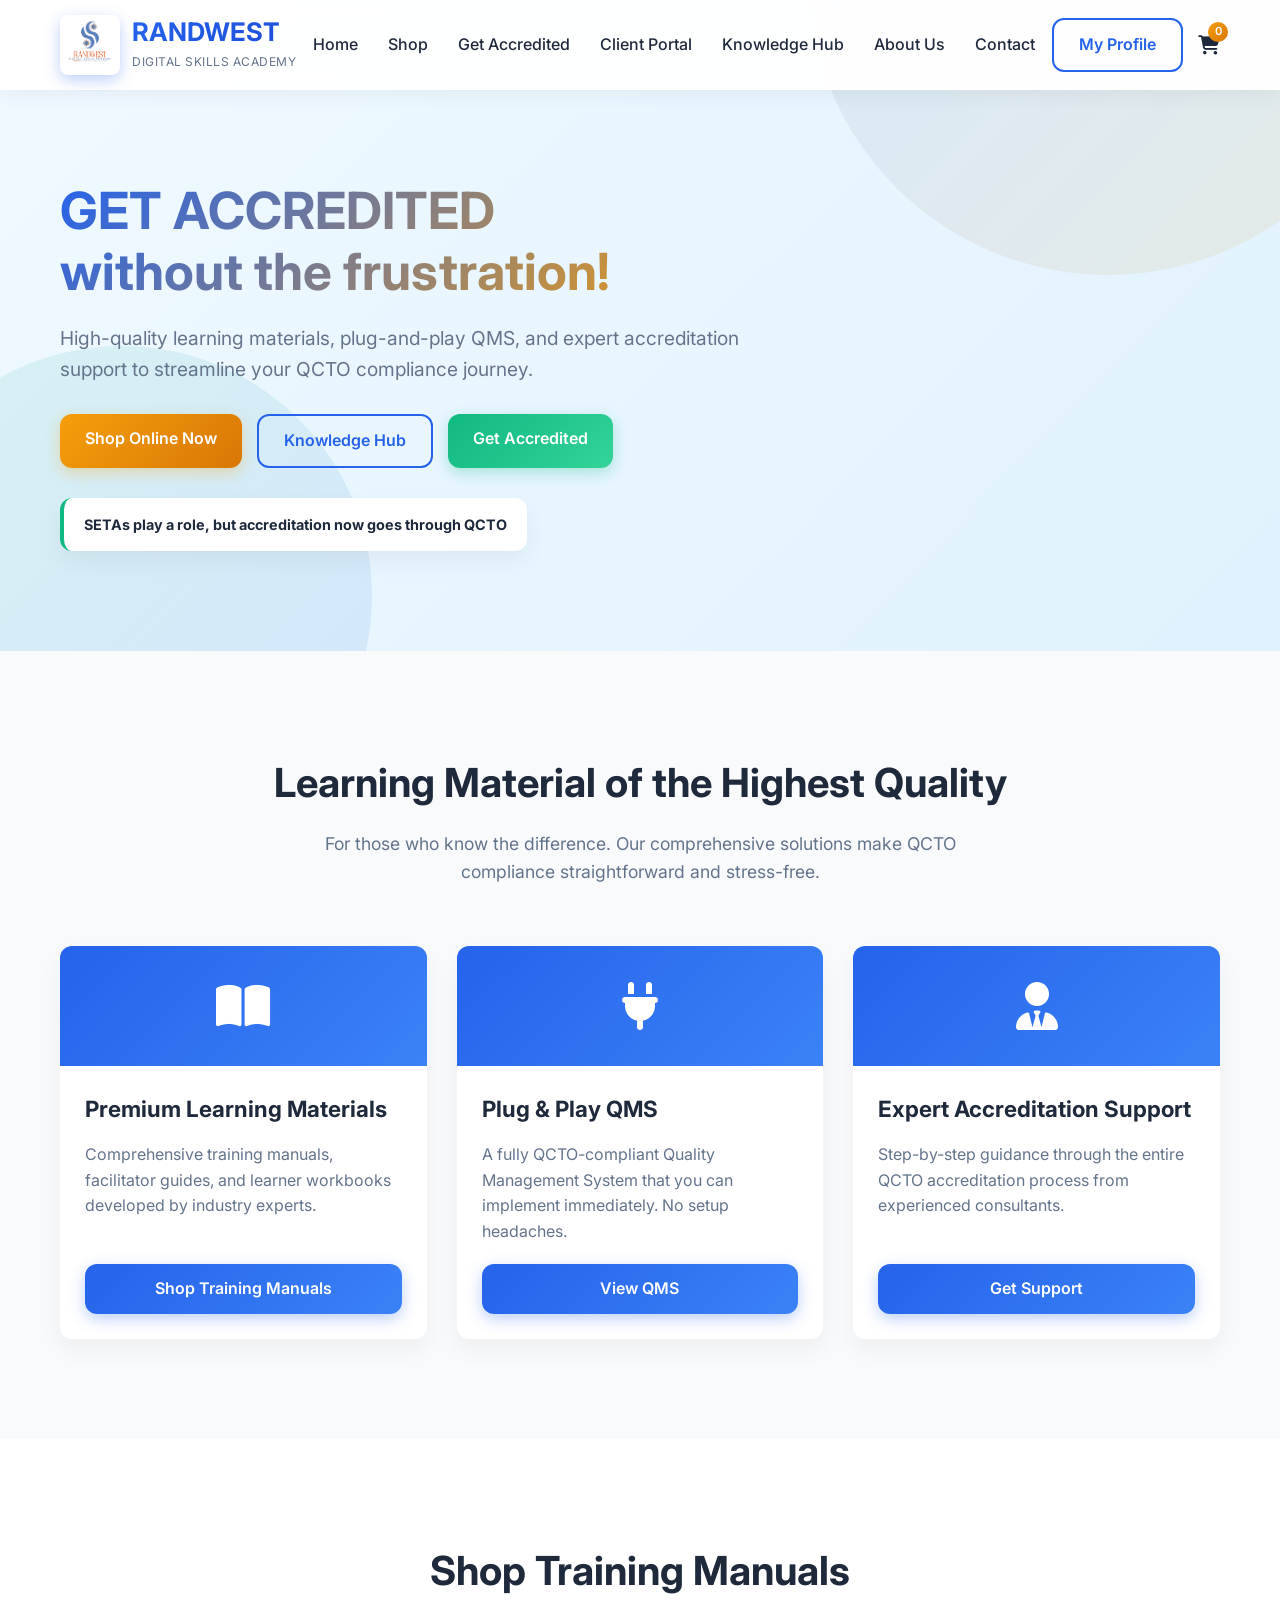
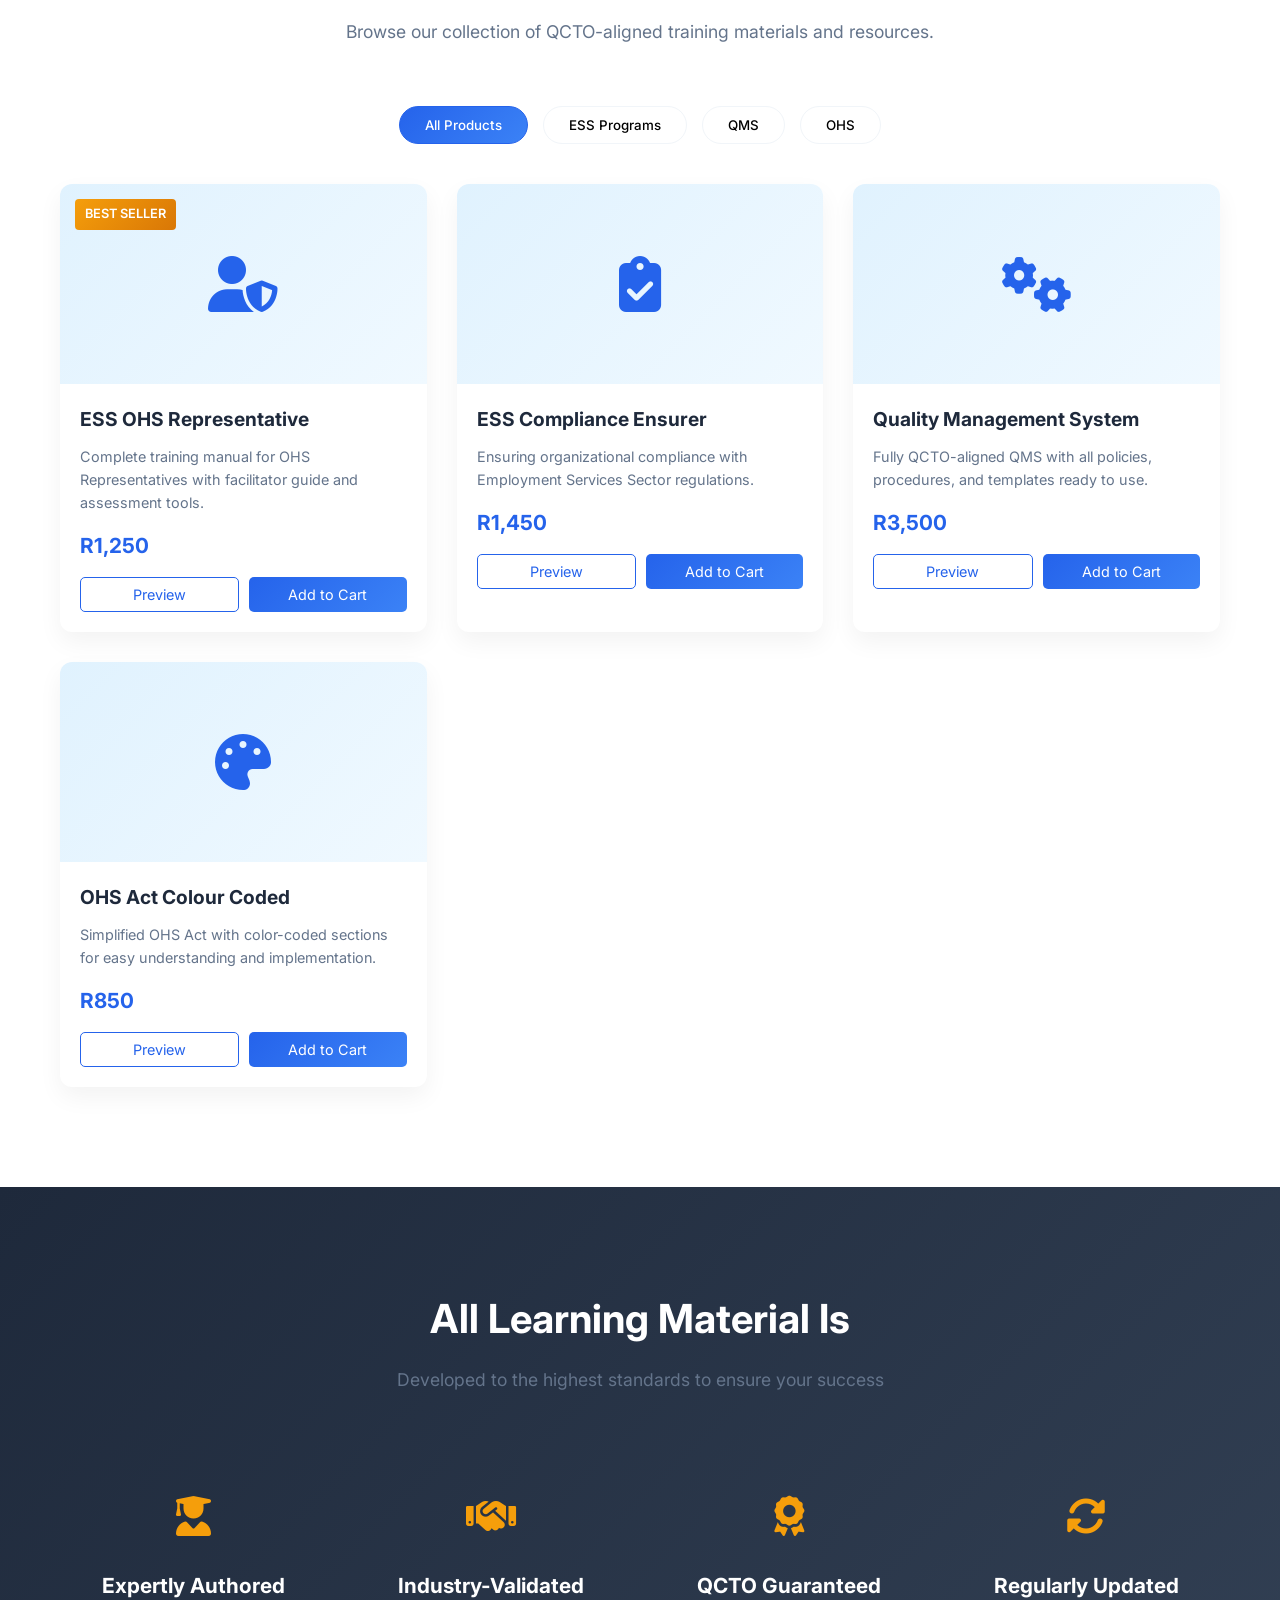
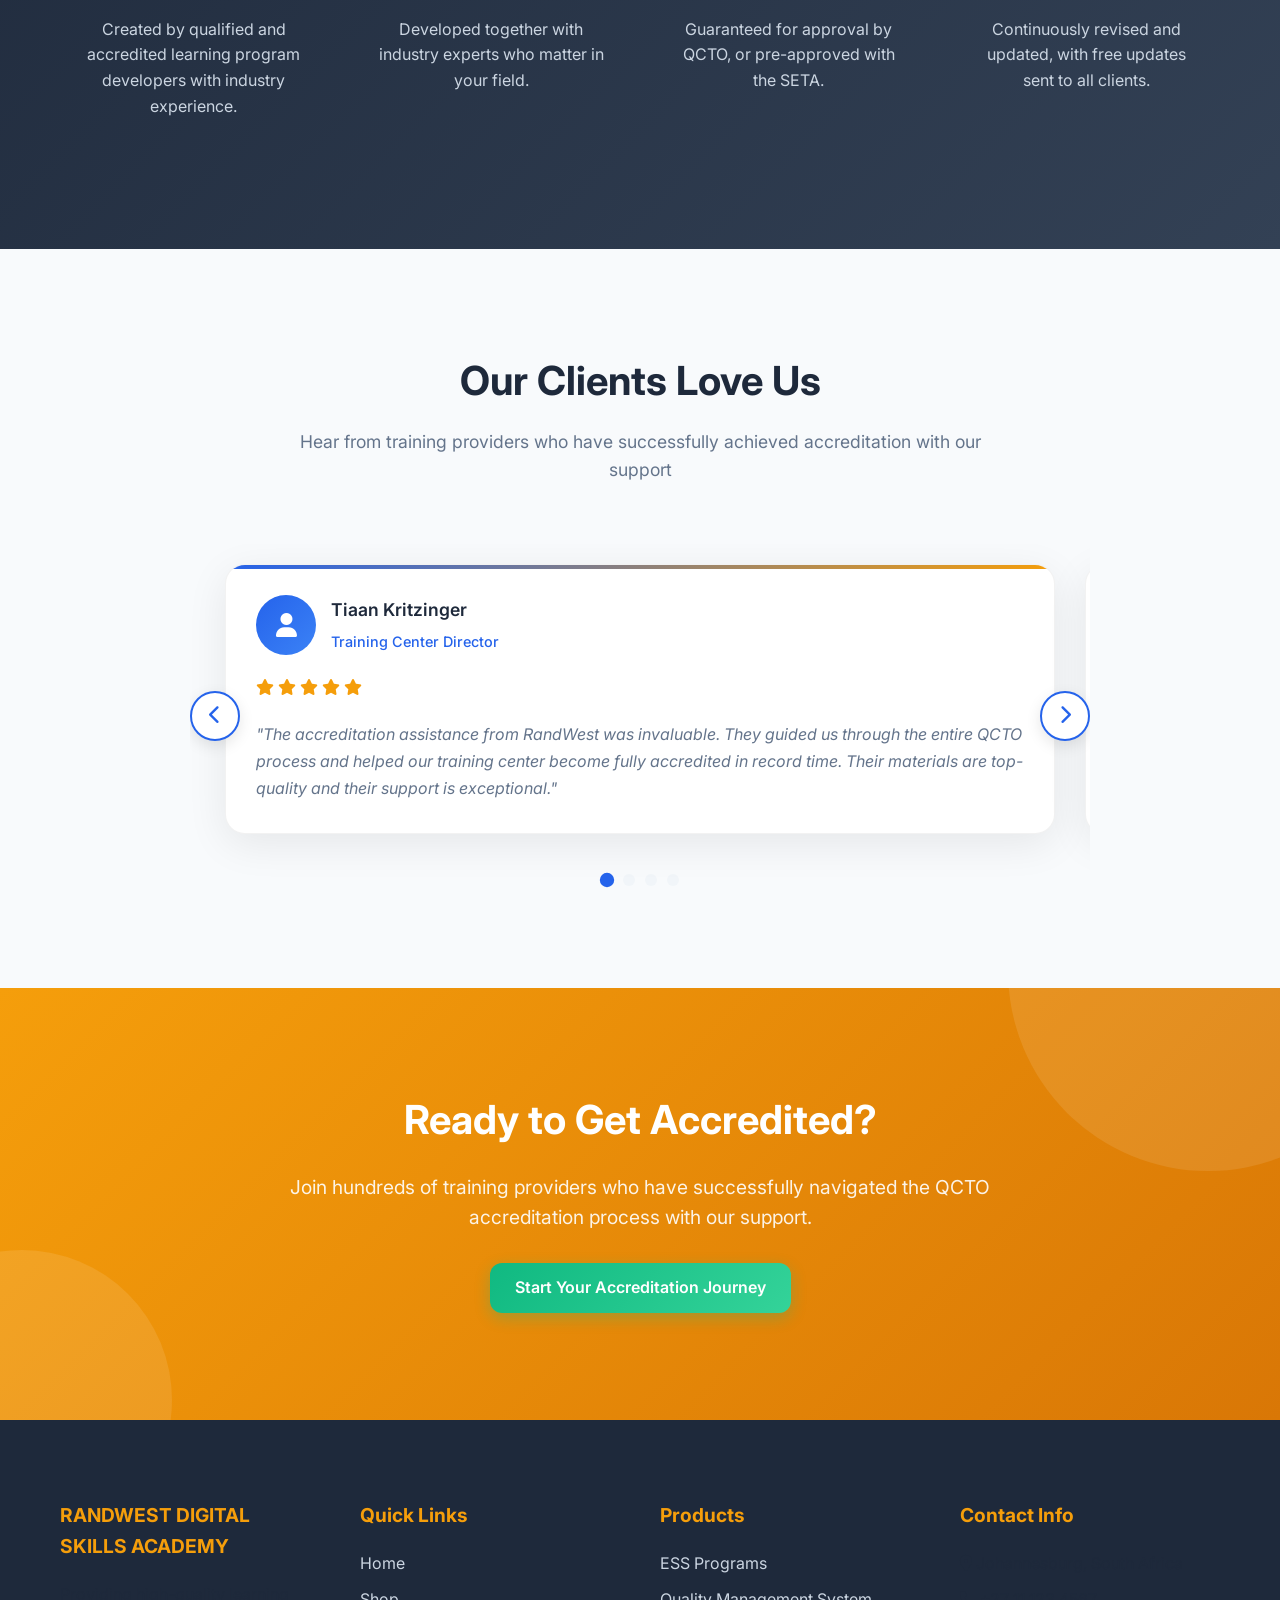
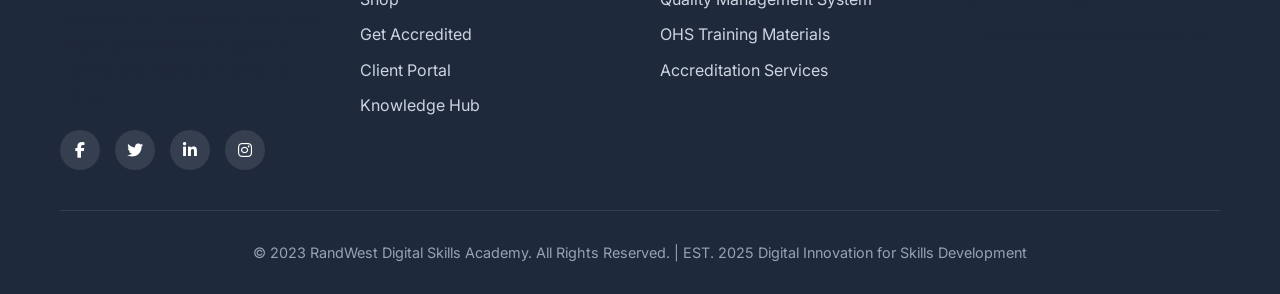
==== commit 4d0fce0e: "Mobile optimization" ====
--- a/index.html
+++ b/index.html
@@ -262,7 +262,6 @@
     </section>
 
     <!-- Testimonials Section -->
-    <!-- Replace your entire testimonials section with this code -->
 <section class="section section-light" id="success">
     <div class="container">
         <div class="section-title">
--- a/style.css
+++ b/style.css
@@ -708,7 +708,7 @@
     margin: 0 auto;
     padding: 0 20px;
     overflow: hidden;
-    
+
 }
 
 .testimonials-container {
@@ -807,7 +807,8 @@
     display: flex;
     justify-content: center;
     gap: 10px;
-    margin-top: 30px;
+    margin-top: 20px;
+    padding-bottom: 2px;
 }
 
 .testimonial-dot {
